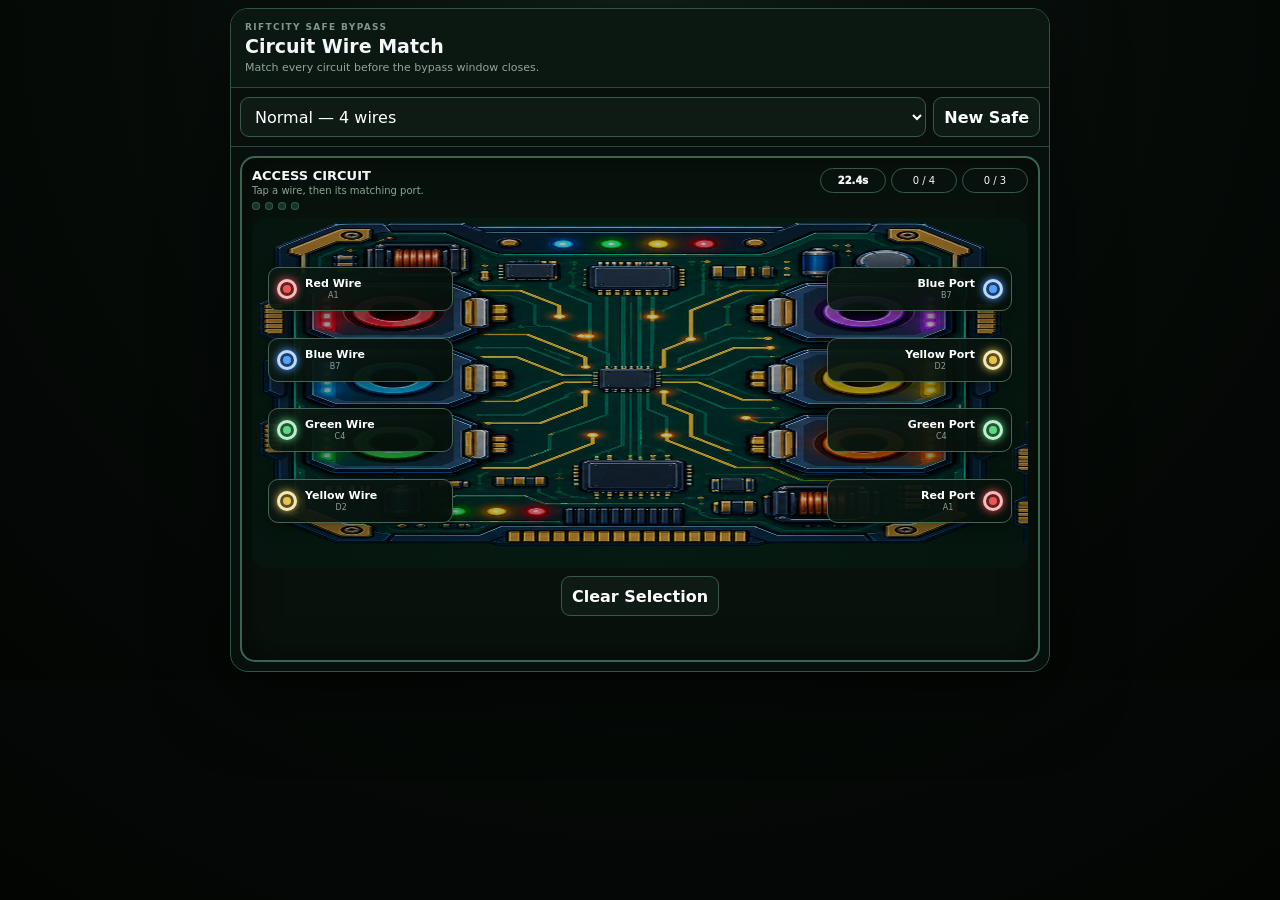
==== index.html @ 60d38cf3 "Mobile Workspace: 2 modified, 1 added" ====
<!doctype html>
<html lang="en">
<head>
<meta charset="utf-8">
<meta name="viewport" content="width=device-width,initial-scale=1,viewport-fit=cover">
<title>RiftCity Circuit Safe</title>
<style>
*{box-sizing:border-box}
:root{color-scheme:dark;--good:#9df0b6;--bad:#ff8f8f}
html,body{margin:0;min-height:100%;font-family:system-ui,-apple-system,BlinkMacSystemFont,"Segoe UI",sans-serif;background:radial-gradient(circle at top,#102019,#060b08 52%,#030503);color:#f4f7fa}
body{padding:8px}
button,select{font:inherit}
button{cursor:pointer}
.app{width:min(100%,820px);margin:auto}
.shell{background:#07100c;border:1px solid #315541;border-radius:18px;overflow:hidden;box-shadow:0 24px 70px #0009}
.header{padding:13px 14px;border-bottom:1px solid #294a39;display:flex;justify-content:space-between;gap:12px;align-items:flex-start;background:#0b1711}
.kicker{font-size:9px;letter-spacing:.15em;font-weight:900;color:#7f978a}
.header h1{margin:3px 0 4px;font-size:19px}
.header p{margin:0;font-size:11px;color:#91a69a}
.toolbar{display:flex;gap:7px;padding:9px;border-bottom:1px solid #294a39}
select,.toolbar button,.clear{min-height:40px;border:1px solid #385848;background:#0e1b15;color:white;border-radius:9px;padding:7px 10px}
select{flex:1}
.toolbar button,.clear{font-weight:800}
.game{padding:9px}
.safe{position:relative;padding:10px;border-radius:15px;border:2px solid #3c654f;background:#08120d;overflow:hidden;box-shadow:inset 0 0 35px #0009}
.safe.shorting{animation:shortBoard .16s linear 7}
@keyframes shortBoard{50%{border-color:#ff4242;filter:brightness(1.35) saturate(1.45);box-shadow:inset 0 0 55px #ff000050,0 0 25px #ff00003d}}
.safeHead{display:flex;justify-content:space-between;gap:8px;align-items:flex-start;margin-bottom:8px;position:relative;z-index:6}
.title{font-weight:900;font-size:13px}
.sub{font-size:10px;color:#8ea497;margin-top:2px}
.hud{display:flex;gap:5px;flex-wrap:wrap;justify-content:flex-end}
.chip{min-width:66px;text-align:center;padding:6px 7px;border-radius:999px;border:1px solid #395748;background:#07110d;font-size:10px}
.timer{font-weight:950}
.timer.warning{color:#ffd26d}
.timer.danger{color:#ff8686;animation:pulse .45s ease-in-out infinite}
@keyframes pulse{50%{opacity:.4}}
.leds{display:flex;gap:5px;margin-top:6px}
.led{width:8px;height:8px;border-radius:50%;background:#153326;box-shadow:inset 0 0 0 1px #315a45}
.led.on{background:#79f19b;box-shadow:0 0 7px #79f19b,0 0 13px #79f19b77}

/* PCB art is the actual playfield background */
.board{
  position:relative;
  display:grid;
  grid-template-columns:1fr 1fr;
  gap:34px;
  min-height:350px;
  padding:28px 16px 24px;
  border-radius:14px;
  overflow:hidden;
  background:
    linear-gradient(rgba(2,10,6,.27),rgba(2,10,6,.27)),
    url("circuit-board.png") center/100% 100% no-repeat,
    #082016;
}
.board::after{
  content:"";
  position:absolute;inset:0;
  background:radial-gradient(circle at center,transparent 30%,rgba(0,0,0,.2) 100%);
  pointer-events:none;
  z-index:1;
}
.column{position:relative;z-index:4;display:flex;flex-direction:column;justify-content:space-evenly;gap:6px}
.column.right{align-items:flex-end}
.terminal{
  width:100%;max-width:185px;min-height:44px;
  display:flex;align-items:center;gap:8px;
  padding:6px 8px;border-radius:10px;
  border:1px solid #476454;
  background:linear-gradient(145deg,rgba(11,25,19,.91),rgba(5,15,10,.94));
  color:white;
  box-shadow:0 5px 16px #0005;
  transition:transform .12s,border-color .12s,box-shadow .12s,opacity .15s
}
.column.right .terminal{flex-direction:row-reverse}
.terminal.selected{transform:scale(1.03);border-color:#f1f6f3;box-shadow:0 0 17px #ffffff28;animation:selected .75s ease-in-out infinite}
@keyframes selected{50%{box-shadow:0 0 25px #ffffff40}}
.terminal.complete{opacity:.5}
.socket{flex:0 0 auto;width:20px;height:20px;border-radius:50%;border:3px solid #fff9;box-shadow:inset 0 0 0 3px #0009,0 0 8px currentColor}
.name{font-size:11px;line-height:1;font-weight:900}.code{font-size:8px;color:#8da097;margin-top:2px}
.wires{position:absolute;inset:0;width:100%;height:100%;pointer-events:none;z-index:3}
.wire{fill:none;stroke-width:5;stroke-linecap:round;stroke-dasharray:600;stroke-dashoffset:600;animation:draw .4s ease forwards,charge .7s ease .4s}
@keyframes draw{to{stroke-dashoffset:0}}
@keyframes charge{50%{stroke-width:8;filter:brightness(1.7)}}
.power{fill:none;stroke:#fff;stroke-width:2;stroke-dasharray:5 16;opacity:0;animation:travel .95s linear .35s 2}
@keyframes travel{0%{stroke-dashoffset:70;opacity:0}15%,85%{opacity:.9}100%{stroke-dashoffset:-70;opacity:0}}
.shortOverlay,.unlock{position:absolute;inset:0;z-index:20;display:flex;align-items:center;justify-content:center;opacity:0;pointer-events:none}
.shortOverlay{background:#b000002c}.shortOverlay.show{opacity:1;animation:redblink .15s linear infinite}
@keyframes redblink{50%{background:#ff00005d}}
.shortMsg{padding:10px 15px;border:1px solid #ff6c6c;background:#320909e8;border-radius:10px;color:#ffb5b5;font-weight:950;letter-spacing:.07em}
.unlock{z-index:30;background:#041109e8;transition:opacity .25s}
.unlock.show{opacity:1}.unlockBox{padding:18px 22px;border:1px solid #4d8965;background:#092015;border-radius:13px;text-align:center;transform:scale(.82)}
.unlock.show .unlockBox{animation:unlock .4s ease forwards}
@keyframes unlock{to{transform:scale(1)}}
.unlockTitle{font-size:22px;font-weight:950;color:#a3f5ba}.unlockSub{font-size:10px;color:#8aa496;margin-top:4px}
.spark{position:absolute;width:5px;height:5px;border-radius:50%;background:white;z-index:25;pointer-events:none;box-shadow:0 0 7px white,0 0 12px #ff4433;animation:spark .45s ease-out forwards}
@keyframes spark{to{transform:translate(var(--x),var(--y)) scale(.1);opacity:0}}
.actions{display:flex;justify-content:center;margin-top:8px}.clear{font-weight:800}
.result{min-height:28px;text-align:center;margin-top:6px;font-size:11px;font-weight:900}.result.good{color:var(--good)}.result.bad{color:var(--bad)}
.safe.hard .board{min-height:375px;padding-top:20px;padding-bottom:20px}.safe.hard .terminal{min-height:40px;padding:4px 6px}.safe.hard .column{gap:3px}.safe.hard .name{font-size:10px}
@media(max-width:600px){
  .header,.safeHead{flex-direction:column}
  .hud{justify-content:flex-start}
  .board{gap:18px;min-height:330px;padding:24px 8px 20px}
  .terminal{max-width:155px;min-height:42px;padding:5px 6px}
  .socket{width:18px;height:18px}.name{font-size:10px}.code{font-size:8px}
  .safe.hard .board{min-height:355px;padding-top:15px;padding-bottom:15px}
}
</style>
</head>
<body>
<main class="app">
<section class="shell">
<header class="header">
<div><div class="kicker">RIFTCITY SAFE BYPASS</div><h1>Circuit Wire Match</h1><p>Match every circuit before the bypass window closes.</p></div>
</header>

<div class="toolbar">
<select id="difficulty">
<option value="easy">Easy — 3 wires</option>
<option value="normal" selected>Normal — 4 wires</option>
<option value="hard">Hard — 6 wires</option>
</select>
<button id="newSafe" type="button">New Safe</button>
</div>

<div class="game">
<section id="safe" class="safe">
<div class="safeHead">
<div>
<div class="title">ACCESS CIRCUIT</div>
<div class="sub">Tap a wire, then its matching port.</div>
<div id="leds" class="leds"></div>
</div>
<div class="hud">
<div id="timer" class="chip timer">24.0s</div>
<div id="matched" class="chip">0 / 4</div>
<div id="mistakes" class="chip">0 / 3</div>
</div>
</div>

<div id="board" class="board">
<svg id="svg" class="wires"></svg>
<div id="left" class="column"></div>
<div id="right" class="column right"></div>
</div>

<div class="actions"><button id="clear" class="clear" type="button">Clear Selection</button></div>
<div id="result" class="result" aria-live="polite"></div>

<div id="shortOverlay" class="shortOverlay"><div class="shortMsg">CIRCUIT SHORT</div></div>
<div id="unlock" class="unlock"><div class="unlockBox"><div class="unlockTitle">SAFE UNLOCKED</div><div class="unlockSub">Electronic bypass complete</div></div></div>
</section>
</div>
</section>
</main>

<script>
(()=>{
const $=id=>document.getElementById(id);
const WIRES=[
{id:"red",name:"Red",color:"#ee5555",code:"A1"},
{id:"blue",name:"Blue",color:"#52a1ff",code:"B7"},
{id:"green",name:"Green",color:"#5bd982",code:"C4"},
{id:"yellow",name:"Yellow",color:"#e4c34f",code:"D2"},
{id:"purple",name:"Purple",color:"#ad77e8",code:"E8"},
{id:"orange",name:"Orange",color:"#e98b47",code:"F3"}
];
const SETTINGS={
easy:{count:3,time:30,mistakes:99,short:800},
normal:{count:4,time:24,mistakes:3,short:1000},
hard:{count:6,time:18,mistakes:2,short:1250}
};

let wires=[],rightOrder=[],selected=null,connected=new Set(),mistakeCount=0,locked=false,shorted=false,timerHandle=null,deadline=0;
const shuffle=a=>{const o=[...a];for(let i=o.length-1;i>0;i--){const j=Math.floor(Math.random()*(i+1));[o[i],o[j]]=[o[j],o[i]]}return o};
const cfg=()=>SETTINGS[$("difficulty").value];

function start(){
 clearInterval(timerHandle);selected=null;connected=new Set();mistakeCount=0;locked=false;shorted=false;
 $("shortOverlay").classList.remove("show");$("unlock").classList.remove("show");$("safe").classList.remove("shorting","hard");
 if($("difficulty").value==="hard")$("safe").classList.add("hard");
 wires=WIRES.slice(0,cfg().count);rightOrder=shuffle(wires);renderTerminals();renderLEDs();setMessage("");
 deadline=performance.now()+cfg().time*1000;timerHandle=setInterval(updateTimer,50);updateTimer();updateUI();requestAnimationFrame(drawWires);
}
function renderLEDs(){$("leds").innerHTML=wires.map(w=>`<span class="led" data-led="${w.id}"></span>`).join("")}
function terminal(w,side){
 const b=document.createElement("button");b.type="button";b.className="terminal";b.dataset.id=w.id;b.dataset.side=side;
 b.innerHTML=`<span class="socket" style="background:${w.color};color:${w.color}"></span><span><div class="name">${w.name} ${side==="left"?"Wire":"Port"}</div><div class="code">${w.code}</div></span>`;
 b.onclick=()=>side==="left"?chooseWire(w.id):choosePort(w.id,b);return b;
}
function renderTerminals(){
 $("left").innerHTML="";$("right").innerHTML="";
 wires.forEach(w=>$("left").appendChild(terminal(w,"left")));rightOrder.forEach(w=>$("right").appendChild(terminal(w,"right")));
}
function chooseWire(id){if(locked||shorted||connected.has(id))return;selected=id;updateUI()}
function choosePort(id,el){
 if(locked||shorted||!selected||connected.has(id))return;
 if(selected===id){
  const n=selected;connected.add(n);selected=null;document.querySelector(`[data-led="${n}"]`)?.classList.add("on");updateUI();
  requestAnimationFrame(()=>drawWires(n));setMessage("Circuit connected.",true);
  if(connected.size===wires.length)complete();return;
 }
 mistakeCount++;selected=null;updateUI();spark(el);shortCircuit();
 if(mistakeCount>=cfg().mistakes&&cfg().mistakes<50){locked=true;setTimeout(()=>fail("ALARM TRIGGERED"),cfg().short)}
}
function shortCircuit(){
 shorted=true;$("safe").classList.remove("shorting");void $("safe").offsetWidth;$("safe").classList.add("shorting");$("shortOverlay").classList.add("show");
 setMessage("Circuit short — controls locked.",false);updateUI();
 setTimeout(()=>{$("shortOverlay").classList.remove("show");$("safe").classList.remove("shorting");if(!locked){shorted=false;setMessage("System recovered.",true);updateUI()}},cfg().short);
}
function spark(el){
 const b=$("board"),br=b.getBoundingClientRect(),r=el.getBoundingClientRect(),x=r.left+r.width/2-br.left,y=r.top+r.height/2-br.top;
 for(let i=0;i<10;i++){const s=document.createElement("span");s.className="spark";s.style.left=x+"px";s.style.top=y+"px";const a=Math.random()*Math.PI*2,d=20+Math.random()*32;s.style.setProperty("--x",Math.cos(a)*d+"px");s.style.setProperty("--y",Math.sin(a)*d+"px");b.appendChild(s);setTimeout(()=>s.remove(),500)}
}
function updateTimer(){
 if(locked)return;const rem=Math.max(0,deadline-performance.now()),sec=rem/1000;
 $("timer").textContent=sec.toFixed(1)+"s";$("timer").classList.toggle("warning",sec<=8&&sec>4);$("timer").classList.toggle("danger",sec<=4);
 if(rem<=0)fail("BYPASS WINDOW EXPIRED");
}
function complete(){locked=true;clearInterval(timerHandle);updateUI();setMessage("All circuits online...",true);setTimeout(()=>$("unlock").classList.add("show"),500)}
function fail(m){if($("unlock").classList.contains("show"))return;locked=true;shorted=false;clearInterval(timerHandle);$("shortOverlay").classList.remove("show");setMessage(m+" — SAFE LOCKED",false);updateUI()}
function updateUI(){
 document.querySelectorAll(".terminal").forEach(b=>{const id=b.dataset.id,side=b.dataset.side;b.classList.toggle("complete",connected.has(id));b.classList.toggle("selected",side==="left"&&selected===id);b.disabled=locked||shorted||connected.has(id)});
 $("matched").textContent=`${connected.size} / ${wires.length}`;$("mistakes").textContent=cfg().mistakes>50?`${mistakeCount} mistakes`:`${mistakeCount} / ${cfg().mistakes}`;$("clear").disabled=locked||shorted||!selected;
}
function drawWires(newest=null){
 const svg=$("svg"),board=$("board"),br=board.getBoundingClientRect();svg.innerHTML="";
 connected.forEach(id=>{
  const l=document.querySelector(`[data-side="left"][data-id="${id}"]`),r=document.querySelector(`[data-side="right"][data-id="${id}"]`);if(!l||!r)return;
  const lr=l.getBoundingClientRect(),rr=r.getBoundingClientRect(),x1=lr.right-br.left,y1=lr.top+lr.height/2-br.top,x2=rr.left-br.left,y2=rr.top+rr.height/2-br.top,mid=(x1+x2)/2;
  const d=`M ${x1} ${y1} C ${mid} ${y1}, ${mid} ${y2}, ${x2} ${y2}`,w=wires.find(x=>x.id===id);
  const p=document.createElementNS("http://www.w3.org/2000/svg","path");p.setAttribute("d",d);p.setAttribute("stroke",w.color);p.classList.add("wire");p.style.filter=`drop-shadow(0 0 4px ${w.color})`;svg.appendChild(p);
  if(id===newest){const q=document.createElementNS("http://www.w3.org/2000/svg","path");q.setAttribute("d",d);q.classList.add("power");svg.appendChild(q)}
 });
}
function setMessage(t,g=null){$("result").textContent=t;$("result").className="result";if(g===true)$("result").classList.add("good");if(g===false)$("result").classList.add("bad")}
$("difficulty").onchange=start;$("newSafe").onclick=start;$("clear").onclick=()=>{if(!locked&&!shorted){selected=null;updateUI()}};window.onresize=()=>requestAnimationFrame(()=>drawWires());
start();
})();
</script>
</body>
</html>
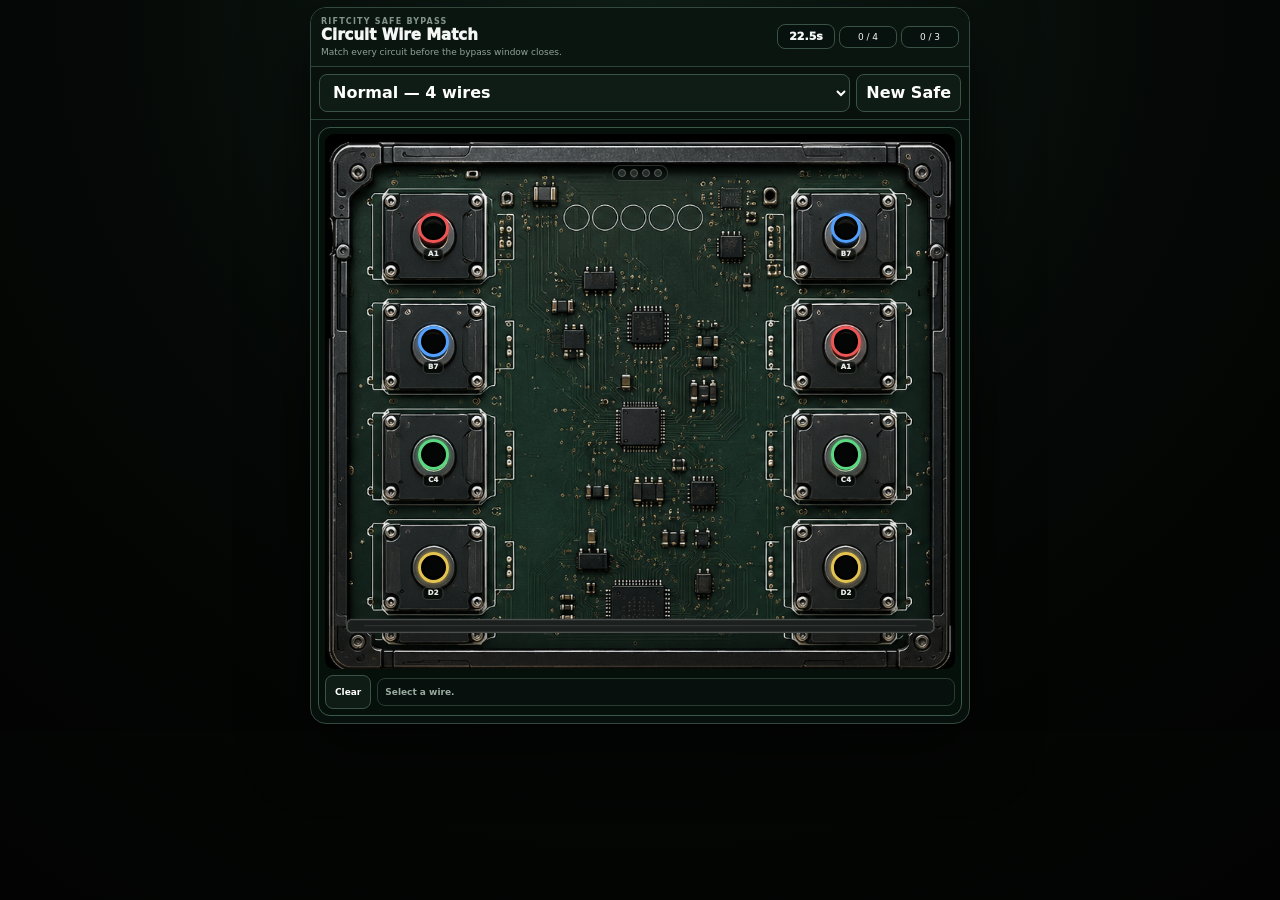
==== commit 205cefb4: "Mobile Workspace: 2 modified, 4 added, 1 deleted" ====
--- a/index.html
+++ b/index.html
@@ -6,237 +6,94 @@
 <title>RiftCity Circuit Safe</title>
 <style>
 *{box-sizing:border-box}
-:root{color-scheme:dark;--good:#9df0b6;--bad:#ff8f8f}
-html,body{margin:0;min-height:100%;font-family:system-ui,-apple-system,BlinkMacSystemFont,"Segoe UI",sans-serif;background:radial-gradient(circle at top,#102019,#060b08 52%,#030503);color:#f4f7fa}
-body{padding:8px}
-button,select{font:inherit}
-button{cursor:pointer}
-.app{width:min(100%,820px);margin:auto}
-.shell{background:#07100c;border:1px solid #315541;border-radius:18px;overflow:hidden;box-shadow:0 24px 70px #0009}
-.header{padding:13px 14px;border-bottom:1px solid #294a39;display:flex;justify-content:space-between;gap:12px;align-items:flex-start;background:#0b1711}
-.kicker{font-size:9px;letter-spacing:.15em;font-weight:900;color:#7f978a}
-.header h1{margin:3px 0 4px;font-size:19px}
-.header p{margin:0;font-size:11px;color:#91a69a}
-.toolbar{display:flex;gap:7px;padding:9px;border-bottom:1px solid #294a39}
-select,.toolbar button,.clear{min-height:40px;border:1px solid #385848;background:#0e1b15;color:white;border-radius:9px;padding:7px 10px}
-select{flex:1}
-.toolbar button,.clear{font-weight:800}
-.game{padding:9px}
-.safe{position:relative;padding:10px;border-radius:15px;border:2px solid #3c654f;background:#08120d;overflow:hidden;box-shadow:inset 0 0 35px #0009}
-.safe.shorting{animation:shortBoard .16s linear 7}
-@keyframes shortBoard{50%{border-color:#ff4242;filter:brightness(1.35) saturate(1.45);box-shadow:inset 0 0 55px #ff000050,0 0 25px #ff00003d}}
-.safeHead{display:flex;justify-content:space-between;gap:8px;align-items:flex-start;margin-bottom:8px;position:relative;z-index:6}
-.title{font-weight:900;font-size:13px}
-.sub{font-size:10px;color:#8ea497;margin-top:2px}
-.hud{display:flex;gap:5px;flex-wrap:wrap;justify-content:flex-end}
-.chip{min-width:66px;text-align:center;padding:6px 7px;border-radius:999px;border:1px solid #395748;background:#07110d;font-size:10px}
-.timer{font-weight:950}
-.timer.warning{color:#ffd26d}
-.timer.danger{color:#ff8686;animation:pulse .45s ease-in-out infinite}
-@keyframes pulse{50%{opacity:.4}}
-.leds{display:flex;gap:5px;margin-top:6px}
-.led{width:8px;height:8px;border-radius:50%;background:#153326;box-shadow:inset 0 0 0 1px #315a45}
-.led.on{background:#79f19b;box-shadow:0 0 7px #79f19b,0 0 13px #79f19b77}
-
-/* PCB art is the actual playfield background */
-.board{
-  position:relative;
-  display:grid;
-  grid-template-columns:1fr 1fr;
-  gap:34px;
-  min-height:350px;
-  padding:28px 16px 24px;
-  border-radius:14px;
-  overflow:hidden;
-  background:
-    linear-gradient(rgba(2,10,6,.27),rgba(2,10,6,.27)),
-    url("circuit-board.png") center/100% 100% no-repeat,
-    #082016;
-}
-.board::after{
-  content:"";
-  position:absolute;inset:0;
-  background:radial-gradient(circle at center,transparent 30%,rgba(0,0,0,.2) 100%);
-  pointer-events:none;
-  z-index:1;
-}
-.column{position:relative;z-index:4;display:flex;flex-direction:column;justify-content:space-evenly;gap:6px}
-.column.right{align-items:flex-end}
-.terminal{
-  width:100%;max-width:185px;min-height:44px;
-  display:flex;align-items:center;gap:8px;
-  padding:6px 8px;border-radius:10px;
-  border:1px solid #476454;
-  background:linear-gradient(145deg,rgba(11,25,19,.91),rgba(5,15,10,.94));
-  color:white;
-  box-shadow:0 5px 16px #0005;
-  transition:transform .12s,border-color .12s,box-shadow .12s,opacity .15s
-}
-.column.right .terminal{flex-direction:row-reverse}
-.terminal.selected{transform:scale(1.03);border-color:#f1f6f3;box-shadow:0 0 17px #ffffff28;animation:selected .75s ease-in-out infinite}
-@keyframes selected{50%{box-shadow:0 0 25px #ffffff40}}
-.terminal.complete{opacity:.5}
-.socket{flex:0 0 auto;width:20px;height:20px;border-radius:50%;border:3px solid #fff9;box-shadow:inset 0 0 0 3px #0009,0 0 8px currentColor}
-.name{font-size:11px;line-height:1;font-weight:900}.code{font-size:8px;color:#8da097;margin-top:2px}
-.wires{position:absolute;inset:0;width:100%;height:100%;pointer-events:none;z-index:3}
-.wire{fill:none;stroke-width:5;stroke-linecap:round;stroke-dasharray:600;stroke-dashoffset:600;animation:draw .4s ease forwards,charge .7s ease .4s}
-@keyframes draw{to{stroke-dashoffset:0}}
-@keyframes charge{50%{stroke-width:8;filter:brightness(1.7)}}
-.power{fill:none;stroke:#fff;stroke-width:2;stroke-dasharray:5 16;opacity:0;animation:travel .95s linear .35s 2}
-@keyframes travel{0%{stroke-dashoffset:70;opacity:0}15%,85%{opacity:.9}100%{stroke-dashoffset:-70;opacity:0}}
-.shortOverlay,.unlock{position:absolute;inset:0;z-index:20;display:flex;align-items:center;justify-content:center;opacity:0;pointer-events:none}
-.shortOverlay{background:#b000002c}.shortOverlay.show{opacity:1;animation:redblink .15s linear infinite}
-@keyframes redblink{50%{background:#ff00005d}}
-.shortMsg{padding:10px 15px;border:1px solid #ff6c6c;background:#320909e8;border-radius:10px;color:#ffb5b5;font-weight:950;letter-spacing:.07em}
-.unlock{z-index:30;background:#041109e8;transition:opacity .25s}
-.unlock.show{opacity:1}.unlockBox{padding:18px 22px;border:1px solid #4d8965;background:#092015;border-radius:13px;text-align:center;transform:scale(.82)}
-.unlock.show .unlockBox{animation:unlock .4s ease forwards}
-@keyframes unlock{to{transform:scale(1)}}
-.unlockTitle{font-size:22px;font-weight:950;color:#a3f5ba}.unlockSub{font-size:10px;color:#8aa496;margin-top:4px}
-.spark{position:absolute;width:5px;height:5px;border-radius:50%;background:white;z-index:25;pointer-events:none;box-shadow:0 0 7px white,0 0 12px #ff4433;animation:spark .45s ease-out forwards}
-@keyframes spark{to{transform:translate(var(--x),var(--y)) scale(.1);opacity:0}}
-.actions{display:flex;justify-content:center;margin-top:8px}.clear{font-weight:800}
-.result{min-height:28px;text-align:center;margin-top:6px;font-size:11px;font-weight:900}.result.good{color:var(--good)}.result.bad{color:var(--bad)}
-.safe.hard .board{min-height:375px;padding-top:20px;padding-bottom:20px}.safe.hard .terminal{min-height:40px;padding:4px 6px}.safe.hard .column{gap:3px}.safe.hard .name{font-size:10px}
-@media(max-width:600px){
-  .header,.safeHead{flex-direction:column}
-  .hud{justify-content:flex-start}
-  .board{gap:18px;min-height:330px;padding:24px 8px 20px}
-  .terminal{max-width:155px;min-height:42px;padding:5px 6px}
-  .socket{width:18px;height:18px}.name{font-size:10px}.code{font-size:8px}
-  .safe.hard .board{min-height:355px;padding-top:15px;padding-bottom:15px}
-}
+:root{color-scheme:dark;--good:#9df0b6;--bad:#ff9696}
+html,body{margin:0;min-height:100%;font-family:system-ui,-apple-system,BlinkMacSystemFont,"Segoe UI",sans-serif;background:radial-gradient(circle at top,#102019,#050806 55%,#020302);color:#f5f7f6}
+body{padding:7px}
+button,select{font:inherit}button{cursor:pointer}
+.app{width:min(100%,660px);margin:auto}.shell{background:#07100c;border:1px solid #33493e;border-radius:16px;overflow:hidden;box-shadow:0 22px 65px #000a}
+.top{display:grid;grid-template-columns:minmax(0,1fr) auto;gap:8px;align-items:center;padding:9px 10px;border-bottom:1px solid #2b4337;background:#0b1510}
+.brand{min-width:0}.kicker{font-size:8px;letter-spacing:.15em;font-weight:900;color:#82958a}.title{font-size:15px;font-weight:950;line-height:1.05;margin-top:2px}.sub{font-size:9px;color:#8fa196;margin-top:3px}
+.hud{display:grid;grid-template-columns:repeat(3,auto);gap:4px;align-items:center}.chip{min-width:58px;text-align:center;padding:5px 6px;border:1px solid #3a5145;background:#07110d;border-radius:8px;font-size:9px}.timer{font-size:11px;font-weight:950}.timer.warning{color:#ffd16b}.timer.danger{color:#ff8181;animation:timerPulse .45s ease-in-out infinite}@keyframes timerPulse{50%{opacity:.4}}
+.toolbar{display:grid;grid-template-columns:minmax(0,1fr) auto;gap:6px;padding:7px 8px;border-bottom:1px solid #2b4337;background:#09110d}select,.toolbar button,.clear{min-height:38px;border:1px solid #3a5346;background:#0f1b15;color:#fff;border-radius:8px;padding:6px 9px;font-weight:800}.toolbar button{min-width:92px}
+.game{padding:7px}.safe{position:relative;border:1px solid #3a5949;border-radius:12px;background:#06100b;padding:6px;overflow:hidden}.safe.shorting{animation:shortBoard .15s linear 7}@keyframes shortBoard{50%{border-color:#ff3838;filter:brightness(1.38) saturate(1.35);box-shadow:inset 0 0 48px #ff000048,0 0 24px #ff000036}}
+.board{position:relative;width:100%;background-position:center;background-size:100% 100%;background-repeat:no-repeat;overflow:hidden;border-radius:9px;isolation:isolate}
+.board.easy{aspect-ratio:833/558;background-image:url("assets/circuit-board-3.png")}.board.normal{aspect-ratio:833/708;background-image:url("assets/circuit-board-4.png")}.board.hard{aspect-ratio:833/955;background-image:url("assets/circuit-board-6.png")}
+.board::after{content:"";position:absolute;inset:0;pointer-events:none;z-index:1;background:radial-gradient(circle at center,transparent 55%,rgba(0,0,0,.10) 100%)}
+.statusRail{position:absolute;z-index:5;left:50%;top:5.8%;transform:translateX(-50%);display:flex;gap:4px;padding:3px 5px;border-radius:999px;background:rgba(5,10,7,.58);border:1px solid rgba(170,180,172,.25);backdrop-filter:blur(1px)}
+.led{width:8px;height:8px;border-radius:50%;background:#242a27;border:1px solid #59605c;transition:.16s}.led.on{background:var(--c);border-color:var(--c);box-shadow:0 0 7px var(--c),0 0 13px var(--c);animation:ledPulse .9s ease-in-out infinite}@keyframes ledPulse{50%{filter:brightness(1.55);transform:scale(1.12)}}
+.terminal{position:absolute;z-index:6;width:clamp(44px,11.2%,70px);aspect-ratio:1;transform:translate(-50%,-50%);border:0;background:transparent;padding:0;color:#fff;touch-action:manipulation;display:grid;place-items:center;overflow:visible}
+.terminal .hit{position:absolute;inset:2px;border-radius:12px;background:rgba(0,0,0,.01)}
+.ring{position:relative;width:44%;aspect-ratio:1;border-radius:50%;border:3px solid var(--c);background:rgba(5,8,7,.76);box-shadow:inset 0 0 0 3px rgba(0,0,0,.75),0 0 5px color-mix(in srgb,var(--c) 70%,transparent);transition:.12s}
+.terminal.selected .ring{transform:scale(1.17);box-shadow:inset 0 0 0 3px rgba(0,0,0,.7),0 0 10px var(--c),0 0 18px color-mix(in srgb,var(--c) 65%,transparent);animation:ringPulse .7s ease-in-out infinite}@keyframes ringPulse{50%{filter:brightness(1.4)}}
+.terminal.complete{opacity:.62}.terminal.complete .ring{box-shadow:inset 0 0 0 3px rgba(0,0,0,.7),0 0 8px var(--c)}
+.code{position:absolute;top:78%;left:50%;transform:translateX(-50%);font-size:7px;font-weight:950;letter-spacing:.03em;line-height:1;padding:2px 4px;border-radius:5px;background:rgba(3,7,5,.72);border:1px solid rgba(160,170,164,.28);white-space:nowrap;color:#e5e9e6}
+.wires{position:absolute;inset:0;width:100%;height:100%;pointer-events:none;z-index:4}.wire{fill:none;stroke-width:4.8;stroke-linecap:round}.wire.new{stroke-dasharray:650;stroke-dashoffset:650;animation:draw .42s ease forwards,charge .62s ease .42s}@keyframes draw{to{stroke-dashoffset:0}}@keyframes charge{50%{stroke-width:7;filter:brightness(1.75)}}.power{fill:none;stroke:#fff;stroke-width:1.8;stroke-dasharray:5 15;opacity:0;animation:travel .9s linear .35s 2}@keyframes travel{0%{stroke-dashoffset:70;opacity:0}15%,85%{opacity:.9}100%{stroke-dashoffset:-70;opacity:0}}
+.shortOverlay,.unlock{position:absolute;inset:0;z-index:20;display:flex;align-items:center;justify-content:center;opacity:0;pointer-events:none}.shortOverlay{background:#a8000022}.shortOverlay.show{opacity:1;animation:redblink .14s linear infinite}@keyframes redblink{50%{background:#ff00005b}}.shortMsg{padding:9px 13px;border:1px solid #ff6868;background:#300707e8;border-radius:9px;color:#ffb0b0;font-size:12px;font-weight:950;letter-spacing:.06em}
+.spark{position:absolute;width:5px;height:5px;border-radius:50%;background:white;z-index:25;pointer-events:none;box-shadow:0 0 7px white,0 0 12px #ff4b35;animation:spark .43s ease-out forwards}@keyframes spark{to{transform:translate(var(--x),var(--y)) scale(.1);opacity:0}}
+.unlock{z-index:30;background:#031008e8;transition:opacity .2s}.unlock.show{opacity:1}.unlockBox{padding:15px 19px;border:1px solid #4c8864;background:#081d13;border-radius:11px;text-align:center;transform:scale(.82)}.unlock.show .unlockBox{animation:unlock .36s ease forwards}@keyframes unlock{to{transform:scale(1)}}.unlockTitle{font-size:19px;font-weight:950;color:#a1f4b8}.unlockSub{font-size:9px;color:#90a69a;margin-top:3px}
+.bottom{display:grid;grid-template-columns:auto minmax(0,1fr);gap:6px;align-items:center;margin-top:6px}.clear{font-size:9px;font-weight:900;min-height:34px}.result{min-height:28px;display:flex;align-items:center;padding:4px 7px;border:1px solid #263c31;background:#07100c;border-radius:8px;font-size:9px;font-weight:850;color:#99aaa0}.result.good{color:var(--good)}.result.bad{color:var(--bad)}
+@media(max-width:430px){body{padding:3px}.shell{border-radius:12px}.top{padding:7px}.title{font-size:13px}.sub{display:none}.chip{min-width:51px;padding:4px;font-size:8px}.timer{font-size:10px}.toolbar{padding:5px}.toolbar button{min-width:78px}.game{padding:4px}.safe{padding:4px}.terminal{width:clamp(44px,12%,56px)}.ring{width:41%}.code{font-size:6px;top:76%}.statusRail{top:5%;gap:3px}.led{width:7px;height:7px}.bottom{margin-top:4px}}
+@media(prefers-reduced-motion:reduce){*,*::before,*::after{animation-duration:.001ms!important;animation-iteration-count:1!important;transition-duration:.001ms!important}}
 </style>
 </head>
 <body>
-<main class="app">
-<section class="shell">
-<header class="header">
-<div><div class="kicker">RIFTCITY SAFE BYPASS</div><h1>Circuit Wire Match</h1><p>Match every circuit before the bypass window closes.</p></div>
+<main class="app"><section class="shell">
+<header class="top">
+  <div class="brand"><div class="kicker">RIFTCITY SAFE BYPASS</div><div class="title">Circuit Wire Match</div><div class="sub">Match every circuit before the bypass window closes.</div></div>
+  <div class="hud"><div id="timer" class="chip timer">24.0s</div><div id="matched" class="chip">0 / 4</div><div id="mistakes" class="chip">0 / 3</div></div>
 </header>
-
-<div class="toolbar">
-<select id="difficulty">
-<option value="easy">Easy — 3 wires</option>
-<option value="normal" selected>Normal — 4 wires</option>
-<option value="hard">Hard — 6 wires</option>
-</select>
-<button id="newSafe" type="button">New Safe</button>
-</div>
-
-<div class="game">
-<section id="safe" class="safe">
-<div class="safeHead">
-<div>
-<div class="title">ACCESS CIRCUIT</div>
-<div class="sub">Tap a wire, then its matching port.</div>
-<div id="leds" class="leds"></div>
-</div>
-<div class="hud">
-<div id="timer" class="chip timer">24.0s</div>
-<div id="matched" class="chip">0 / 4</div>
-<div id="mistakes" class="chip">0 / 3</div>
-</div>
-</div>
-
-<div id="board" class="board">
-<svg id="svg" class="wires"></svg>
-<div id="left" class="column"></div>
-<div id="right" class="column right"></div>
-</div>
-
-<div class="actions"><button id="clear" class="clear" type="button">Clear Selection</button></div>
-<div id="result" class="result" aria-live="polite"></div>
-
-<div id="shortOverlay" class="shortOverlay"><div class="shortMsg">CIRCUIT SHORT</div></div>
-<div id="unlock" class="unlock"><div class="unlockBox"><div class="unlockTitle">SAFE UNLOCKED</div><div class="unlockSub">Electronic bypass complete</div></div></div>
-</section>
-</div>
-</section>
-</main>
-
+<div class="toolbar"><select id="difficulty"><option value="easy">Easy — 3 wires</option><option value="normal" selected>Normal — 4 wires</option><option value="hard">Hard — 6 wires</option></select><button id="newSafe" type="button">New Safe</button></div>
+<div class="game"><section id="safe" class="safe">
+  <div id="board" class="board normal">
+    <div id="statusRail" class="statusRail"></div>
+    <svg id="svg" class="wires" preserveAspectRatio="none"></svg>
+  </div>
+  <div class="bottom"><button id="clear" class="clear" type="button">Clear</button><div id="result" class="result" aria-live="polite">Select a wire.</div></div>
+  <div id="shortOverlay" class="shortOverlay"><div class="shortMsg">CIRCUIT SHORT</div></div>
+  <div id="unlock" class="unlock"><div class="unlockBox"><div class="unlockTitle">SAFE UNLOCKED</div><div class="unlockSub">Electronic bypass complete</div></div></div>
+</section></div>
+</section></main>
 <script>
 (()=>{
 const $=id=>document.getElementById(id);
 const WIRES=[
-{id:"red",name:"Red",color:"#ee5555",code:"A1"},
-{id:"blue",name:"Blue",color:"#52a1ff",code:"B7"},
-{id:"green",name:"Green",color:"#5bd982",code:"C4"},
-{id:"yellow",name:"Yellow",color:"#e4c34f",code:"D2"},
-{id:"purple",name:"Purple",color:"#ad77e8",code:"E8"},
-{id:"orange",name:"Orange",color:"#e98b47",code:"F3"}
+{id:"red",name:"Red",color:"#ee5555",code:"A1"},{id:"blue",name:"Blue",color:"#52a1ff",code:"B7"},{id:"green",name:"Green",color:"#5bd982",code:"C4"},{id:"yellow",name:"Yellow",color:"#e4c34f",code:"D2"},{id:"purple",name:"Purple",color:"#ad77e8",code:"E8"},{id:"orange",name:"Orange",color:"#e98b47",code:"F3"}
 ];
-const SETTINGS={
-easy:{count:3,time:30,mistakes:99,short:800},
-normal:{count:4,time:24,mistakes:3,short:1000},
-hard:{count:6,time:18,mistakes:2,short:1250}
+const SETTINGS={easy:{count:3,time:30,mistakes:99,short:800},normal:{count:4,time:24,mistakes:3,short:1000},hard:{count:6,time:18,mistakes:2,short:1250}};
+const POS={
+ easy:{leftX:17.2,rightX:82.7,ys:[22.4,49.2,76.0]},
+ normal:{leftX:17.2,rightX:82.7,ys:[17.6,38.8,59.9,81.0]},
+ hard:{leftX:17.2,rightX:82.7,ys:[13.1,28.8,44.4,60.1,75.5,91.0]}
 };
-
 let wires=[],rightOrder=[],selected=null,connected=new Set(),mistakeCount=0,locked=false,shorted=false,timerHandle=null,deadline=0;
+const cfg=()=>SETTINGS[$("difficulty").value];
+const mode=()=>$("difficulty").value;
 const shuffle=a=>{const o=[...a];for(let i=o.length-1;i>0;i--){const j=Math.floor(Math.random()*(i+1));[o[i],o[j]]=[o[j],o[i]]}return o};
-const cfg=()=>SETTINGS[$("difficulty").value];
-
 function start(){
  clearInterval(timerHandle);selected=null;connected=new Set();mistakeCount=0;locked=false;shorted=false;
- $("shortOverlay").classList.remove("show");$("unlock").classList.remove("show");$("safe").classList.remove("shorting","hard");
- if($("difficulty").value==="hard")$("safe").classList.add("hard");
- wires=WIRES.slice(0,cfg().count);rightOrder=shuffle(wires);renderTerminals();renderLEDs();setMessage("");
- deadline=performance.now()+cfg().time*1000;timerHandle=setInterval(updateTimer,50);updateTimer();updateUI();requestAnimationFrame(drawWires);
+ $("shortOverlay").classList.remove("show");$("unlock").classList.remove("show");$("safe").classList.remove("shorting");
+ const m=mode();$("board").className="board "+m;wires=WIRES.slice(0,cfg().count);rightOrder=shuffle(wires);
+ renderTerminals();renderLEDs();setMessage("Select a wire.");deadline=performance.now()+cfg().time*1000;timerHandle=setInterval(updateTimer,50);updateTimer();updateUI();requestAnimationFrame(()=>drawWires());
 }
-function renderLEDs(){$("leds").innerHTML=wires.map(w=>`<span class="led" data-led="${w.id}"></span>`).join("")}
-function terminal(w,side){
- const b=document.createElement("button");b.type="button";b.className="terminal";b.dataset.id=w.id;b.dataset.side=side;
- b.innerHTML=`<span class="socket" style="background:${w.color};color:${w.color}"></span><span><div class="name">${w.name} ${side==="left"?"Wire":"Port"}</div><div class="code">${w.code}</div></span>`;
- b.onclick=()=>side==="left"?chooseWire(w.id):choosePort(w.id,b);return b;
+function renderLEDs(){$("statusRail").innerHTML=wires.map(w=>`<span class="led" data-led="${w.id}" style="--c:${w.color}"></span>`).join("")}
+function terminal(w,side,row){
+ const b=document.createElement("button");b.type="button";b.className="terminal";b.dataset.id=w.id;b.dataset.side=side;b.style.setProperty("--c",w.color);
+ const p=POS[mode()];b.style.left=(side==="left"?p.leftX:p.rightX)+"%";b.style.top=p.ys[row]+"%";
+ b.innerHTML=`<span class="hit"></span><span class="ring"></span><span class="code">${w.code}</span>`;
+ b.setAttribute("aria-label",`${w.name} ${side==="left"?"wire":"port"} ${w.code}`);b.onclick=()=>side==="left"?chooseWire(w.id):choosePort(w.id,b);return b;
 }
-function renderTerminals(){
- $("left").innerHTML="";$("right").innerHTML="";
- wires.forEach(w=>$("left").appendChild(terminal(w,"left")));rightOrder.forEach(w=>$("right").appendChild(terminal(w,"right")));
-}
-function chooseWire(id){if(locked||shorted||connected.has(id))return;selected=id;updateUI()}
-function choosePort(id,el){
- if(locked||shorted||!selected||connected.has(id))return;
- if(selected===id){
-  const n=selected;connected.add(n);selected=null;document.querySelector(`[data-led="${n}"]`)?.classList.add("on");updateUI();
-  requestAnimationFrame(()=>drawWires(n));setMessage("Circuit connected.",true);
-  if(connected.size===wires.length)complete();return;
- }
- mistakeCount++;selected=null;updateUI();spark(el);shortCircuit();
- if(mistakeCount>=cfg().mistakes&&cfg().mistakes<50){locked=true;setTimeout(()=>fail("ALARM TRIGGERED"),cfg().short)}
-}
-function shortCircuit(){
- shorted=true;$("safe").classList.remove("shorting");void $("safe").offsetWidth;$("safe").classList.add("shorting");$("shortOverlay").classList.add("show");
- setMessage("Circuit short — controls locked.",false);updateUI();
- setTimeout(()=>{$("shortOverlay").classList.remove("show");$("safe").classList.remove("shorting");if(!locked){shorted=false;setMessage("System recovered.",true);updateUI()}},cfg().short);
-}
-function spark(el){
- const b=$("board"),br=b.getBoundingClientRect(),r=el.getBoundingClientRect(),x=r.left+r.width/2-br.left,y=r.top+r.height/2-br.top;
- for(let i=0;i<10;i++){const s=document.createElement("span");s.className="spark";s.style.left=x+"px";s.style.top=y+"px";const a=Math.random()*Math.PI*2,d=20+Math.random()*32;s.style.setProperty("--x",Math.cos(a)*d+"px");s.style.setProperty("--y",Math.sin(a)*d+"px");b.appendChild(s);setTimeout(()=>s.remove(),500)}
-}
-function updateTimer(){
- if(locked)return;const rem=Math.max(0,deadline-performance.now()),sec=rem/1000;
- $("timer").textContent=sec.toFixed(1)+"s";$("timer").classList.toggle("warning",sec<=8&&sec>4);$("timer").classList.toggle("danger",sec<=4);
- if(rem<=0)fail("BYPASS WINDOW EXPIRED");
-}
-function complete(){locked=true;clearInterval(timerHandle);updateUI();setMessage("All circuits online...",true);setTimeout(()=>$("unlock").classList.add("show"),500)}
+function renderTerminals(){const board=$("board");board.querySelectorAll(".terminal").forEach(x=>x.remove());wires.forEach((w,i)=>board.appendChild(terminal(w,"left",i)));rightOrder.forEach((w,i)=>board.appendChild(terminal(w,"right",i)))}
+function chooseWire(id){if(locked||shorted||connected.has(id))return;selected=id;setMessage(`${WIRES.find(w=>w.id===id).name} wire selected.`);updateUI()}
+function choosePort(id,el){if(locked||shorted||!selected||connected.has(id))return;if(selected===id){const n=selected;connected.add(n);selected=null;document.querySelector(`[data-led="${n}"]`)?.classList.add("on");updateUI();requestAnimationFrame(()=>drawWires(n));setMessage("Circuit connected.",true);if(connected.size===wires.length)complete();return}mistakeCount++;selected=null;updateUI();spark(el);shortCircuit();if(mistakeCount>=cfg().mistakes&&cfg().mistakes<50){locked=true;setTimeout(()=>fail("ALARM TRIGGERED"),cfg().short)}}
+function shortCircuit(){shorted=true;$("safe").classList.remove("shorting");void $("safe").offsetWidth;$("safe").classList.add("shorting");$("shortOverlay").classList.add("show");setMessage("Circuit short — controls locked.",false);updateUI();setTimeout(()=>{$("shortOverlay").classList.remove("show");$("safe").classList.remove("shorting");if(!locked){shorted=false;setMessage("System recovered.");updateUI()}},cfg().short)}
+function spark(el){const board=$("board"),br=board.getBoundingClientRect(),r=el.getBoundingClientRect(),x=r.left+r.width/2-br.left,y=r.top+r.height/2-br.top;for(let i=0;i<10;i++){const s=document.createElement("span");s.className="spark";s.style.left=x+"px";s.style.top=y+"px";const a=Math.random()*Math.PI*2,d=18+Math.random()*28;s.style.setProperty("--x",Math.cos(a)*d+"px");s.style.setProperty("--y",Math.sin(a)*d+"px");board.appendChild(s);setTimeout(()=>s.remove(),470)}}
+function updateTimer(){if(locked)return;const rem=Math.max(0,deadline-performance.now()),sec=rem/1000;$("timer").textContent=sec.toFixed(1)+"s";$("timer").classList.toggle("warning",sec<=8&&sec>4);$("timer").classList.toggle("danger",sec<=4);if(rem<=0)fail("BYPASS WINDOW EXPIRED")}
+function complete(){locked=true;clearInterval(timerHandle);updateUI();setMessage("All circuits online...",true);$("board").animate([{filter:"brightness(1)"},{filter:"brightness(1.3)"},{filter:"brightness(1)"}],{duration:430,easing:"ease"});setTimeout(()=>$("unlock").classList.add("show"),430)}
 function fail(m){if($("unlock").classList.contains("show"))return;locked=true;shorted=false;clearInterval(timerHandle);$("shortOverlay").classList.remove("show");setMessage(m+" — SAFE LOCKED",false);updateUI()}
-function updateUI(){
- document.querySelectorAll(".terminal").forEach(b=>{const id=b.dataset.id,side=b.dataset.side;b.classList.toggle("complete",connected.has(id));b.classList.toggle("selected",side==="left"&&selected===id);b.disabled=locked||shorted||connected.has(id)});
- $("matched").textContent=`${connected.size} / ${wires.length}`;$("mistakes").textContent=cfg().mistakes>50?`${mistakeCount} mistakes`:`${mistakeCount} / ${cfg().mistakes}`;$("clear").disabled=locked||shorted||!selected;
-}
-function drawWires(newest=null){
- const svg=$("svg"),board=$("board"),br=board.getBoundingClientRect();svg.innerHTML="";
- connected.forEach(id=>{
-  const l=document.querySelector(`[data-side="left"][data-id="${id}"]`),r=document.querySelector(`[data-side="right"][data-id="${id}"]`);if(!l||!r)return;
-  const lr=l.getBoundingClientRect(),rr=r.getBoundingClientRect(),x1=lr.right-br.left,y1=lr.top+lr.height/2-br.top,x2=rr.left-br.left,y2=rr.top+rr.height/2-br.top,mid=(x1+x2)/2;
-  const d=`M ${x1} ${y1} C ${mid} ${y1}, ${mid} ${y2}, ${x2} ${y2}`,w=wires.find(x=>x.id===id);
-  const p=document.createElementNS("http://www.w3.org/2000/svg","path");p.setAttribute("d",d);p.setAttribute("stroke",w.color);p.classList.add("wire");p.style.filter=`drop-shadow(0 0 4px ${w.color})`;svg.appendChild(p);
-  if(id===newest){const q=document.createElementNS("http://www.w3.org/2000/svg","path");q.setAttribute("d",d);q.classList.add("power");svg.appendChild(q)}
- });
-}
+function updateUI(){document.querySelectorAll(".terminal").forEach(b=>{const id=b.dataset.id,side=b.dataset.side;b.classList.toggle("complete",connected.has(id));b.classList.toggle("selected",side==="left"&&selected===id);b.disabled=locked||shorted||connected.has(id)});$("matched").textContent=`${connected.size} / ${wires.length}`;$("mistakes").textContent=cfg().mistakes>50?`${mistakeCount} miss`:`${mistakeCount} / ${cfg().mistakes}`;$("clear").disabled=locked||shorted||!selected}
+function drawWires(newest=null){const svg=$("svg"),board=$("board"),br=board.getBoundingClientRect();svg.innerHTML="";connected.forEach(id=>{const l=document.querySelector(`[data-side="left"][data-id="${id}"]`),r=document.querySelector(`[data-side="right"][data-id="${id}"]`);if(!l||!r)return;const lr=l.getBoundingClientRect(),rr=r.getBoundingClientRect(),x1=lr.left+lr.width/2-br.left,y1=lr.top+lr.height/2-br.top,x2=rr.left+rr.width/2-br.left,y2=rr.top+rr.height/2-br.top,mid=(x1+x2)/2,d=`M ${x1} ${y1} C ${mid} ${y1}, ${mid} ${y2}, ${x2} ${y2}`,w=wires.find(x=>x.id===id);const p=document.createElementNS("http://www.w3.org/2000/svg","path");p.setAttribute("d",d);p.setAttribute("stroke",w.color);p.classList.add("wire");if(id===newest)p.classList.add("new");p.style.filter=`drop-shadow(0 0 4px ${w.color})`;svg.appendChild(p);if(id===newest){const q=document.createElementNS("http://www.w3.org/2000/svg","path");q.setAttribute("d",d);q.classList.add("power");svg.appendChild(q)}})}
 function setMessage(t,g=null){$("result").textContent=t;$("result").className="result";if(g===true)$("result").classList.add("good");if(g===false)$("result").classList.add("bad")}
-$("difficulty").onchange=start;$("newSafe").onclick=start;$("clear").onclick=()=>{if(!locked&&!shorted){selected=null;updateUI()}};window.onresize=()=>requestAnimationFrame(()=>drawWires());
-start();
+$("difficulty").onchange=start;$("newSafe").onclick=start;$("clear").onclick=()=>{if(!locked&&!shorted){selected=null;setMessage("Selection cleared.");updateUI()}};window.addEventListener("resize",()=>requestAnimationFrame(()=>drawWires()));start();
 })();
 </script>
 </body>
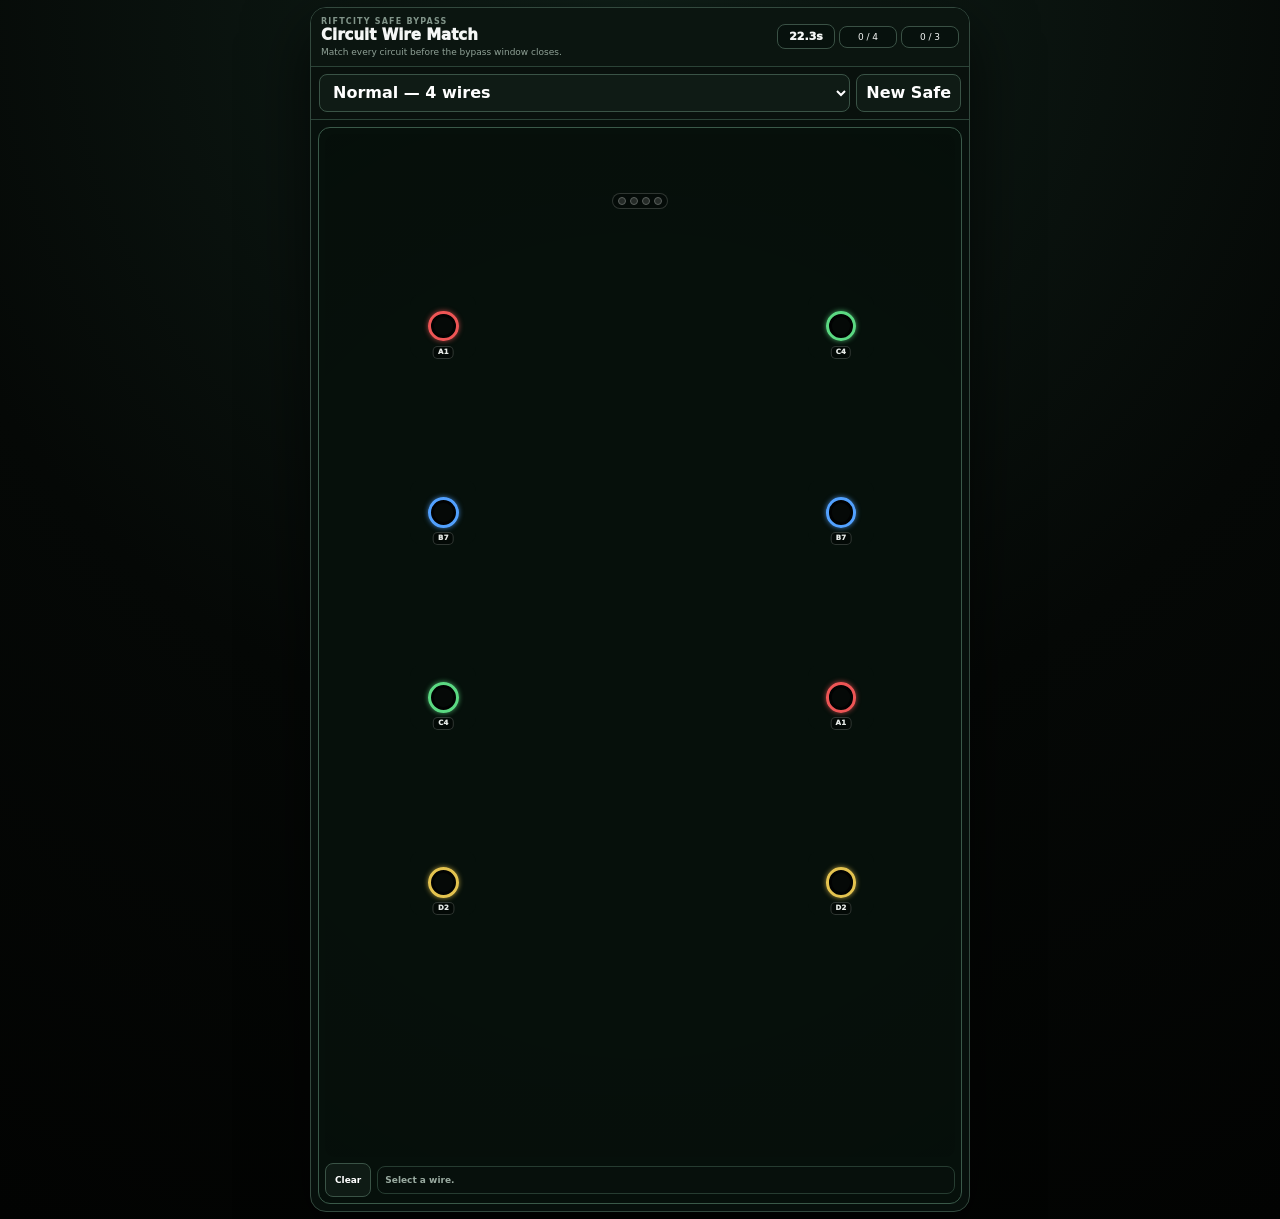
==== commit 92e4880c: "Mobile Workspace: 6 modified" ====
--- a/index.html
+++ b/index.html
@@ -17,7 +17,7 @@
 .toolbar{display:grid;grid-template-columns:minmax(0,1fr) auto;gap:6px;padding:7px 8px;border-bottom:1px solid #2b4337;background:#09110d}select,.toolbar button,.clear{min-height:38px;border:1px solid #3a5346;background:#0f1b15;color:#fff;border-radius:8px;padding:6px 9px;font-weight:800}.toolbar button{min-width:92px}
 .game{padding:7px}.safe{position:relative;border:1px solid #3a5949;border-radius:12px;background:#06100b;padding:6px;overflow:hidden}.safe.shorting{animation:shortBoard .15s linear 7}@keyframes shortBoard{50%{border-color:#ff3838;filter:brightness(1.38) saturate(1.35);box-shadow:inset 0 0 48px #ff000048,0 0 24px #ff000036}}
 .board{position:relative;width:100%;background-position:center;background-size:100% 100%;background-repeat:no-repeat;overflow:hidden;border-radius:9px;isolation:isolate}
-.board.easy{aspect-ratio:833/558;background-image:url("assets/circuit-board-3.png")}.board.normal{aspect-ratio:833/708;background-image:url("assets/circuit-board-4.png")}.board.hard{aspect-ratio:833/955;background-image:url("assets/circuit-board-6.png")}
+.board.easy{aspect-ratio:435/558;background-image:url("assets/circuit-board-3.png")}.board.normal{aspect-ratio:420/682;background-image:url("assets/circuit-board-4.png")}.board.hard{aspect-ratio:483/872;background-image:url("assets/circuit-board-6.png")}
 .board::after{content:"";position:absolute;inset:0;pointer-events:none;z-index:1;background:radial-gradient(circle at center,transparent 55%,rgba(0,0,0,.10) 100%)}
 .statusRail{position:absolute;z-index:5;left:50%;top:5.8%;transform:translateX(-50%);display:flex;gap:4px;padding:3px 5px;border-radius:999px;background:rgba(5,10,7,.58);border:1px solid rgba(170,180,172,.25);backdrop-filter:blur(1px)}
 .led{width:8px;height:8px;border-radius:50%;background:#242a27;border:1px solid #59605c;transition:.16s}.led.on{background:var(--c);border-color:var(--c);box-shadow:0 0 7px var(--c),0 0 13px var(--c);animation:ledPulse .9s ease-in-out infinite}@keyframes ledPulse{50%{filter:brightness(1.55);transform:scale(1.12)}}
@@ -61,9 +61,9 @@
 ];
 const SETTINGS={easy:{count:3,time:30,mistakes:99,short:800},normal:{count:4,time:24,mistakes:3,short:1000},hard:{count:6,time:18,mistakes:2,short:1250}};
 const POS={
- easy:{leftX:17.2,rightX:82.7,ys:[22.4,49.2,76.0]},
- normal:{leftX:17.2,rightX:82.7,ys:[17.6,38.8,59.9,81.0]},
- hard:{leftX:17.2,rightX:82.7,ys:[13.1,28.8,44.4,60.1,75.5,91.0]}
+ easy:{leftX:18.0,rightX:81.6,ys:[24.2,46.9,69.7]},
+ normal:{leftX:18.8,rightX:81.9,ys:[18.8,37.0,55.1,73.2]},
+ hard:{leftX:18.0,rightX:82.2,ys:[14.6,28.1,41.3,54.4,67.6,81.0]}
 };
 let wires=[],rightOrder=[],selected=null,connected=new Set(),mistakeCount=0,locked=false,shorted=false,timerHandle=null,deadline=0;
 const cfg=()=>SETTINGS[$("difficulty").value];
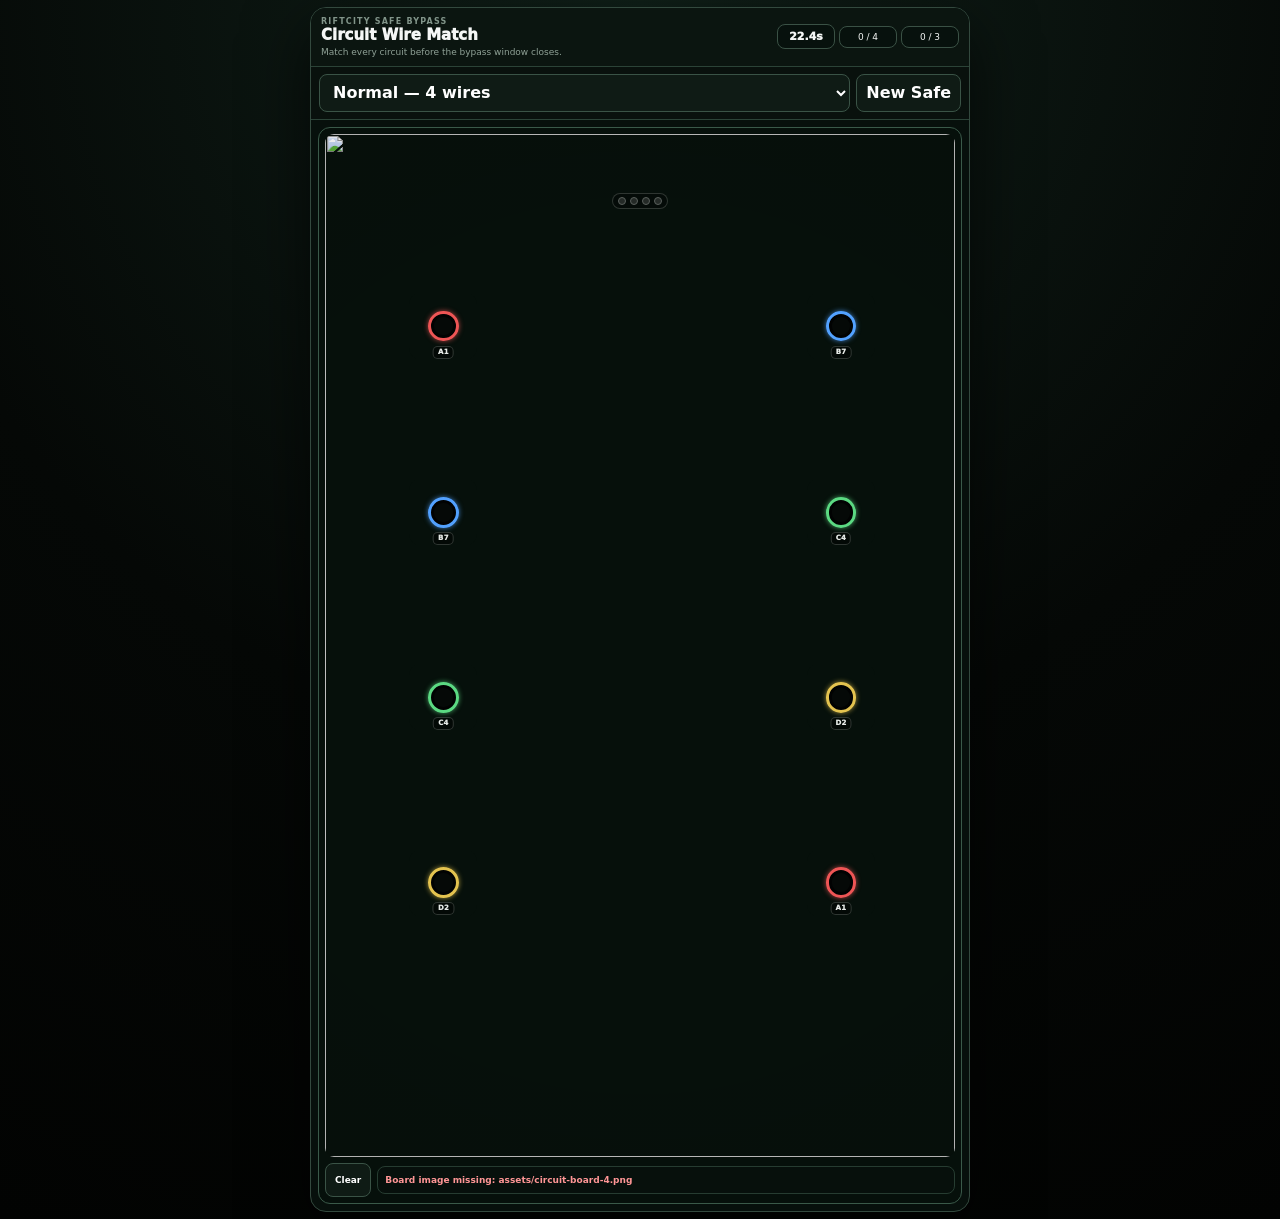
==== commit c8ef218d: "Update index.html via Mobile Workspace" ====
--- a/index.html
+++ b/index.html
@@ -4,97 +4,2110 @@
 <meta charset="utf-8">
 <meta name="viewport" content="width=device-width,initial-scale=1,viewport-fit=cover">
 <title>RiftCity Circuit Safe</title>
+
 <style>
 *{box-sizing:border-box}
-:root{color-scheme:dark;--good:#9df0b6;--bad:#ff9696}
-html,body{margin:0;min-height:100%;font-family:system-ui,-apple-system,BlinkMacSystemFont,"Segoe UI",sans-serif;background:radial-gradient(circle at top,#102019,#050806 55%,#020302);color:#f5f7f6}
-body{padding:7px}
-button,select{font:inherit}button{cursor:pointer}
-.app{width:min(100%,660px);margin:auto}.shell{background:#07100c;border:1px solid #33493e;border-radius:16px;overflow:hidden;box-shadow:0 22px 65px #000a}
-.top{display:grid;grid-template-columns:minmax(0,1fr) auto;gap:8px;align-items:center;padding:9px 10px;border-bottom:1px solid #2b4337;background:#0b1510}
-.brand{min-width:0}.kicker{font-size:8px;letter-spacing:.15em;font-weight:900;color:#82958a}.title{font-size:15px;font-weight:950;line-height:1.05;margin-top:2px}.sub{font-size:9px;color:#8fa196;margin-top:3px}
-.hud{display:grid;grid-template-columns:repeat(3,auto);gap:4px;align-items:center}.chip{min-width:58px;text-align:center;padding:5px 6px;border:1px solid #3a5145;background:#07110d;border-radius:8px;font-size:9px}.timer{font-size:11px;font-weight:950}.timer.warning{color:#ffd16b}.timer.danger{color:#ff8181;animation:timerPulse .45s ease-in-out infinite}@keyframes timerPulse{50%{opacity:.4}}
-.toolbar{display:grid;grid-template-columns:minmax(0,1fr) auto;gap:6px;padding:7px 8px;border-bottom:1px solid #2b4337;background:#09110d}select,.toolbar button,.clear{min-height:38px;border:1px solid #3a5346;background:#0f1b15;color:#fff;border-radius:8px;padding:6px 9px;font-weight:800}.toolbar button{min-width:92px}
-.game{padding:7px}.safe{position:relative;border:1px solid #3a5949;border-radius:12px;background:#06100b;padding:6px;overflow:hidden}.safe.shorting{animation:shortBoard .15s linear 7}@keyframes shortBoard{50%{border-color:#ff3838;filter:brightness(1.38) saturate(1.35);box-shadow:inset 0 0 48px #ff000048,0 0 24px #ff000036}}
-.board{position:relative;width:100%;background-position:center;background-size:100% 100%;background-repeat:no-repeat;overflow:hidden;border-radius:9px;isolation:isolate}
-.board.easy{aspect-ratio:435/558;background-image:url("assets/circuit-board-3.png")}.board.normal{aspect-ratio:420/682;background-image:url("assets/circuit-board-4.png")}.board.hard{aspect-ratio:483/872;background-image:url("assets/circuit-board-6.png")}
-.board::after{content:"";position:absolute;inset:0;pointer-events:none;z-index:1;background:radial-gradient(circle at center,transparent 55%,rgba(0,0,0,.10) 100%)}
-.statusRail{position:absolute;z-index:5;left:50%;top:5.8%;transform:translateX(-50%);display:flex;gap:4px;padding:3px 5px;border-radius:999px;background:rgba(5,10,7,.58);border:1px solid rgba(170,180,172,.25);backdrop-filter:blur(1px)}
-.led{width:8px;height:8px;border-radius:50%;background:#242a27;border:1px solid #59605c;transition:.16s}.led.on{background:var(--c);border-color:var(--c);box-shadow:0 0 7px var(--c),0 0 13px var(--c);animation:ledPulse .9s ease-in-out infinite}@keyframes ledPulse{50%{filter:brightness(1.55);transform:scale(1.12)}}
-.terminal{position:absolute;z-index:6;width:clamp(44px,11.2%,70px);aspect-ratio:1;transform:translate(-50%,-50%);border:0;background:transparent;padding:0;color:#fff;touch-action:manipulation;display:grid;place-items:center;overflow:visible}
-.terminal .hit{position:absolute;inset:2px;border-radius:12px;background:rgba(0,0,0,.01)}
-.ring{position:relative;width:44%;aspect-ratio:1;border-radius:50%;border:3px solid var(--c);background:rgba(5,8,7,.76);box-shadow:inset 0 0 0 3px rgba(0,0,0,.75),0 0 5px color-mix(in srgb,var(--c) 70%,transparent);transition:.12s}
-.terminal.selected .ring{transform:scale(1.17);box-shadow:inset 0 0 0 3px rgba(0,0,0,.7),0 0 10px var(--c),0 0 18px color-mix(in srgb,var(--c) 65%,transparent);animation:ringPulse .7s ease-in-out infinite}@keyframes ringPulse{50%{filter:brightness(1.4)}}
-.terminal.complete{opacity:.62}.terminal.complete .ring{box-shadow:inset 0 0 0 3px rgba(0,0,0,.7),0 0 8px var(--c)}
-.code{position:absolute;top:78%;left:50%;transform:translateX(-50%);font-size:7px;font-weight:950;letter-spacing:.03em;line-height:1;padding:2px 4px;border-radius:5px;background:rgba(3,7,5,.72);border:1px solid rgba(160,170,164,.28);white-space:nowrap;color:#e5e9e6}
-.wires{position:absolute;inset:0;width:100%;height:100%;pointer-events:none;z-index:4}.wire{fill:none;stroke-width:4.8;stroke-linecap:round}.wire.new{stroke-dasharray:650;stroke-dashoffset:650;animation:draw .42s ease forwards,charge .62s ease .42s}@keyframes draw{to{stroke-dashoffset:0}}@keyframes charge{50%{stroke-width:7;filter:brightness(1.75)}}.power{fill:none;stroke:#fff;stroke-width:1.8;stroke-dasharray:5 15;opacity:0;animation:travel .9s linear .35s 2}@keyframes travel{0%{stroke-dashoffset:70;opacity:0}15%,85%{opacity:.9}100%{stroke-dashoffset:-70;opacity:0}}
-.shortOverlay,.unlock{position:absolute;inset:0;z-index:20;display:flex;align-items:center;justify-content:center;opacity:0;pointer-events:none}.shortOverlay{background:#a8000022}.shortOverlay.show{opacity:1;animation:redblink .14s linear infinite}@keyframes redblink{50%{background:#ff00005b}}.shortMsg{padding:9px 13px;border:1px solid #ff6868;background:#300707e8;border-radius:9px;color:#ffb0b0;font-size:12px;font-weight:950;letter-spacing:.06em}
-.spark{position:absolute;width:5px;height:5px;border-radius:50%;background:white;z-index:25;pointer-events:none;box-shadow:0 0 7px white,0 0 12px #ff4b35;animation:spark .43s ease-out forwards}@keyframes spark{to{transform:translate(var(--x),var(--y)) scale(.1);opacity:0}}
-.unlock{z-index:30;background:#031008e8;transition:opacity .2s}.unlock.show{opacity:1}.unlockBox{padding:15px 19px;border:1px solid #4c8864;background:#081d13;border-radius:11px;text-align:center;transform:scale(.82)}.unlock.show .unlockBox{animation:unlock .36s ease forwards}@keyframes unlock{to{transform:scale(1)}}.unlockTitle{font-size:19px;font-weight:950;color:#a1f4b8}.unlockSub{font-size:9px;color:#90a69a;margin-top:3px}
-.bottom{display:grid;grid-template-columns:auto minmax(0,1fr);gap:6px;align-items:center;margin-top:6px}.clear{font-size:9px;font-weight:900;min-height:34px}.result{min-height:28px;display:flex;align-items:center;padding:4px 7px;border:1px solid #263c31;background:#07100c;border-radius:8px;font-size:9px;font-weight:850;color:#99aaa0}.result.good{color:var(--good)}.result.bad{color:var(--bad)}
-@media(max-width:430px){body{padding:3px}.shell{border-radius:12px}.top{padding:7px}.title{font-size:13px}.sub{display:none}.chip{min-width:51px;padding:4px;font-size:8px}.timer{font-size:10px}.toolbar{padding:5px}.toolbar button{min-width:78px}.game{padding:4px}.safe{padding:4px}.terminal{width:clamp(44px,12%,56px)}.ring{width:41%}.code{font-size:6px;top:76%}.statusRail{top:5%;gap:3px}.led{width:7px;height:7px}.bottom{margin-top:4px}}
-@media(prefers-reduced-motion:reduce){*,*::before,*::after{animation-duration:.001ms!important;animation-iteration-count:1!important;transition-duration:.001ms!important}}
+
+:root{
+  color-scheme:dark;
+  --good:#9df0b6;
+  --bad:#ff9696;
+}
+
+html,body{
+  margin:0;
+  min-height:100%;
+  font-family:system-ui,-apple-system,BlinkMacSystemFont,"Segoe UI",sans-serif;
+  background:
+    radial-gradient(circle at top,#102019,#050806 55%,#020302);
+  color:#f5f7f6;
+}
+
+body{
+  padding:7px;
+}
+
+button,select{
+  font:inherit;
+}
+
+button{
+  cursor:pointer;
+}
+
+.app{
+  width:min(100%,660px);
+  margin:auto;
+}
+
+.shell{
+  background:#07100c;
+  border:1px solid #33493e;
+  border-radius:16px;
+  overflow:hidden;
+  box-shadow:0 22px 65px #000a;
+}
+
+/* ---------------- TOP ---------------- */
+
+.top{
+  display:grid;
+  grid-template-columns:minmax(0,1fr) auto;
+  gap:8px;
+  align-items:center;
+
+  padding:9px 10px;
+
+  border-bottom:1px solid #2b4337;
+  background:#0b1510;
+}
+
+.brand{
+  min-width:0;
+}
+
+.kicker{
+  font-size:8px;
+  letter-spacing:.15em;
+  font-weight:900;
+  color:#82958a;
+}
+
+.title{
+  font-size:15px;
+  font-weight:950;
+  line-height:1.05;
+  margin-top:2px;
+}
+
+.sub{
+  font-size:9px;
+  color:#8fa196;
+  margin-top:3px;
+}
+
+.hud{
+  display:grid;
+  grid-template-columns:repeat(3,auto);
+  gap:4px;
+  align-items:center;
+}
+
+.chip{
+  min-width:58px;
+  text-align:center;
+
+  padding:5px 6px;
+
+  border:1px solid #3a5145;
+  background:#07110d;
+
+  border-radius:8px;
+
+  font-size:9px;
+}
+
+.timer{
+  font-size:11px;
+  font-weight:950;
+}
+
+.timer.warning{
+  color:#ffd16b;
+}
+
+.timer.danger{
+  color:#ff8181;
+  animation:timerPulse .45s ease-in-out infinite;
+}
+
+@keyframes timerPulse{
+  50%{opacity:.4}
+}
+
+/* ---------------- TOOLBAR ---------------- */
+
+.toolbar{
+  display:grid;
+  grid-template-columns:minmax(0,1fr) auto;
+  gap:6px;
+
+  padding:7px 8px;
+
+  border-bottom:1px solid #2b4337;
+  background:#09110d;
+}
+
+select,
+.toolbar button,
+.clear{
+  min-height:38px;
+
+  border:1px solid #3a5346;
+  background:#0f1b15;
+  color:#fff;
+
+  border-radius:8px;
+
+  padding:6px 9px;
+
+  font-weight:800;
+}
+
+.toolbar button{
+  min-width:92px;
+}
+
+/* ---------------- GAME ---------------- */
+
+.game{
+  padding:7px;
+}
+
+.safe{
+  position:relative;
+
+  border:1px solid #3a5949;
+  border-radius:12px;
+
+  background:#06100b;
+
+  padding:6px;
+
+  overflow:hidden;
+}
+
+.safe.shorting{
+  animation:shortBoard .15s linear 7;
+}
+
+@keyframes shortBoard{
+  50%{
+    border-color:#ff3838;
+
+    filter:
+      brightness(1.38)
+      saturate(1.35);
+
+    box-shadow:
+      inset 0 0 48px #ff000048,
+      0 0 24px #ff000036;
+  }
+}
+
+/* ---------------- BOARD ---------------- */
+
+.board{
+  position:relative;
+
+  width:100%;
+
+  overflow:hidden;
+
+  border-radius:9px;
+
+  isolation:isolate;
+
+  background:#06100b;
+}
+
+/*
+  Only the container ratio changes.
+  The actual PCB is now an IMG element,
+  not a CSS background.
+*/
+
+.board.easy{
+  aspect-ratio:435 / 558;
+}
+
+.board.normal{
+  aspect-ratio:420 / 682;
+}
+
+.board.hard{
+  aspect-ratio:483 / 872;
+}
+
+.boardBg{
+  position:absolute;
+  inset:0;
+
+  width:100%;
+  height:100%;
+
+  object-fit:fill;
+
+  z-index:0;
+
+  pointer-events:none;
+  user-select:none;
+
+  display:block;
+}
+
+.boardShade{
+  position:absolute;
+  inset:0;
+
+  z-index:1;
+
+  pointer-events:none;
+
+  background:
+    radial-gradient(
+      circle at center,
+      transparent 58%,
+      rgba(0,0,0,.08) 100%
+    );
+}
+
+/* ---------------- STATUS LIGHTS ---------------- */
+
+.statusRail{
+  position:absolute;
+
+  z-index:5;
+
+  left:50%;
+  top:5.8%;
+
+  transform:translateX(-50%);
+
+  display:flex;
+  gap:4px;
+
+  padding:3px 5px;
+
+  border-radius:999px;
+
+  background:rgba(5,10,7,.58);
+
+  border:1px solid rgba(170,180,172,.25);
+
+  backdrop-filter:blur(1px);
+}
+
+.led{
+  width:8px;
+  height:8px;
+
+  border-radius:50%;
+
+  background:#242a27;
+
+  border:1px solid #59605c;
+
+  transition:.16s;
+}
+
+.led.on{
+  background:var(--c);
+  border-color:var(--c);
+
+  box-shadow:
+    0 0 7px var(--c),
+    0 0 13px var(--c);
+
+  animation:ledPulse .9s ease-in-out infinite;
+}
+
+@keyframes ledPulse{
+  50%{
+    filter:brightness(1.55);
+    transform:scale(1.12);
+  }
+}
+
+/* ---------------- TERMINALS ---------------- */
+
+.terminal{
+  position:absolute;
+
+  z-index:6;
+
+  width:clamp(44px,11.2%,70px);
+
+  aspect-ratio:1;
+
+  transform:translate(-50%,-50%);
+
+  border:0;
+  background:transparent;
+
+  padding:0;
+
+  color:#fff;
+
+  touch-action:manipulation;
+
+  display:grid;
+  place-items:center;
+
+  overflow:visible;
+}
+
+.terminal .hit{
+  position:absolute;
+  inset:1px;
+
+  border-radius:12px;
+
+  background:rgba(0,0,0,.01);
+}
+
+.ring{
+  position:relative;
+
+  width:44%;
+  aspect-ratio:1;
+
+  border-radius:50%;
+
+  border:3px solid var(--c);
+
+  background:rgba(5,8,7,.76);
+
+  box-shadow:
+    inset 0 0 0 3px rgba(0,0,0,.75),
+    0 0 5px color-mix(
+      in srgb,
+      var(--c) 70%,
+      transparent
+    );
+
+  transition:.12s;
+}
+
+.terminal.selected .ring{
+  transform:scale(1.17);
+
+  box-shadow:
+    inset 0 0 0 3px rgba(0,0,0,.7),
+    0 0 10px var(--c),
+    0 0 18px color-mix(
+      in srgb,
+      var(--c) 65%,
+      transparent
+    );
+
+  animation:ringPulse .7s ease-in-out infinite;
+}
+
+@keyframes ringPulse{
+  50%{
+    filter:brightness(1.4);
+  }
+}
+
+.terminal.complete{
+  opacity:.62;
+}
+
+.terminal.complete .ring{
+  box-shadow:
+    inset 0 0 0 3px rgba(0,0,0,.7),
+    0 0 8px var(--c);
+}
+
+.code{
+  position:absolute;
+
+  top:78%;
+  left:50%;
+
+  transform:translateX(-50%);
+
+  font-size:7px;
+  font-weight:950;
+
+  letter-spacing:.03em;
+  line-height:1;
+
+  padding:2px 4px;
+
+  border-radius:5px;
+
+  background:rgba(3,7,5,.72);
+
+  border:1px solid rgba(160,170,164,.28);
+
+  white-space:nowrap;
+
+  color:#e5e9e6;
+}
+
+/* ---------------- WIRES ---------------- */
+
+.wires{
+  position:absolute;
+
+  inset:0;
+
+  width:100%;
+  height:100%;
+
+  pointer-events:none;
+
+  z-index:4;
+}
+
+.wire{
+  fill:none;
+
+  stroke-width:4.8;
+
+  stroke-linecap:round;
+}
+
+.wire.new{
+  stroke-dasharray:650;
+  stroke-dashoffset:650;
+
+  animation:
+    draw .42s ease forwards,
+    charge .62s ease .42s;
+}
+
+@keyframes draw{
+  to{
+    stroke-dashoffset:0;
+  }
+}
+
+@keyframes charge{
+  50%{
+    stroke-width:7;
+    filter:brightness(1.75);
+  }
+}
+
+.power{
+  fill:none;
+
+  stroke:#fff;
+
+  stroke-width:1.8;
+
+  stroke-dasharray:5 15;
+
+  opacity:0;
+
+  animation:travel .9s linear .35s 2;
+}
+
+@keyframes travel{
+
+  0%{
+    stroke-dashoffset:70;
+    opacity:0;
+  }
+
+  15%,85%{
+    opacity:.9;
+  }
+
+  100%{
+    stroke-dashoffset:-70;
+    opacity:0;
+  }
+}
+
+/* ---------------- SHORT ---------------- */
+
+.shortOverlay,
+.unlock{
+  position:absolute;
+  inset:0;
+
+  z-index:20;
+
+  display:flex;
+
+  align-items:center;
+  justify-content:center;
+
+  opacity:0;
+
+  pointer-events:none;
+}
+
+.shortOverlay{
+  background:#a8000022;
+}
+
+.shortOverlay.show{
+  opacity:1;
+
+  animation:redblink .14s linear infinite;
+}
+
+@keyframes redblink{
+  50%{
+    background:#ff00005b;
+  }
+}
+
+.shortMsg{
+  padding:9px 13px;
+
+  border:1px solid #ff6868;
+
+  background:#300707e8;
+
+  border-radius:9px;
+
+  color:#ffb0b0;
+
+  font-size:12px;
+  font-weight:950;
+
+  letter-spacing:.06em;
+}
+
+/* ---------------- SPARKS ---------------- */
+
+.spark{
+  position:absolute;
+
+  width:5px;
+  height:5px;
+
+  border-radius:50%;
+
+  background:white;
+
+  z-index:25;
+
+  pointer-events:none;
+
+  box-shadow:
+    0 0 7px white,
+    0 0 12px #ff4b35;
+
+  animation:spark .43s ease-out forwards;
+}
+
+@keyframes spark{
+  to{
+    transform:
+      translate(var(--x),var(--y))
+      scale(.1);
+
+    opacity:0;
+  }
+}
+
+/* ---------------- UNLOCK ---------------- */
+
+.unlock{
+  z-index:30;
+
+  background:#031008e8;
+
+  transition:opacity .2s;
+}
+
+.unlock.show{
+  opacity:1;
+}
+
+.unlockBox{
+  padding:15px 19px;
+
+  border:1px solid #4c8864;
+
+  background:#081d13;
+
+  border-radius:11px;
+
+  text-align:center;
+
+  transform:scale(.82);
+}
+
+.unlock.show .unlockBox{
+  animation:unlock .36s ease forwards;
+}
+
+@keyframes unlock{
+  to{
+    transform:scale(1);
+  }
+}
+
+.unlockTitle{
+  font-size:19px;
+  font-weight:950;
+
+  color:#a1f4b8;
+}
+
+.unlockSub{
+  font-size:9px;
+  color:#90a69a;
+  margin-top:3px;
+}
+
+/* ---------------- BOTTOM ---------------- */
+
+.bottom{
+  display:grid;
+
+  grid-template-columns:auto minmax(0,1fr);
+
+  gap:6px;
+
+  align-items:center;
+
+  margin-top:6px;
+}
+
+.clear{
+  font-size:9px;
+  font-weight:900;
+
+  min-height:34px;
+}
+
+.result{
+  min-height:28px;
+
+  display:flex;
+  align-items:center;
+
+  padding:4px 7px;
+
+  border:1px solid #263c31;
+
+  background:#07100c;
+
+  border-radius:8px;
+
+  font-size:9px;
+  font-weight:850;
+
+  color:#99aaa0;
+}
+
+.result.good{
+  color:var(--good);
+}
+
+.result.bad{
+  color:var(--bad);
+}
+
+/* ---------------- MOBILE ---------------- */
+
+@media(max-width:430px){
+
+  body{
+    padding:3px;
+  }
+
+  .shell{
+    border-radius:12px;
+  }
+
+  .top{
+    padding:7px;
+  }
+
+  .title{
+    font-size:13px;
+  }
+
+  .sub{
+    display:none;
+  }
+
+  .chip{
+    min-width:51px;
+    padding:4px;
+    font-size:8px;
+  }
+
+  .timer{
+    font-size:10px;
+  }
+
+  .toolbar{
+    padding:5px;
+  }
+
+  .toolbar button{
+    min-width:78px;
+  }
+
+  .game{
+    padding:4px;
+  }
+
+  .safe{
+    padding:4px;
+  }
+
+  .terminal{
+    width:clamp(44px,12%,56px);
+  }
+
+  .ring{
+    width:41%;
+  }
+
+  .code{
+    font-size:6px;
+    top:76%;
+  }
+
+  .statusRail{
+    top:5%;
+    gap:3px;
+  }
+
+  .led{
+    width:7px;
+    height:7px;
+  }
+
+  .bottom{
+    margin-top:4px;
+  }
+}
+
+@media(prefers-reduced-motion:reduce){
+
+  *,
+  *::before,
+  *::after{
+    animation-duration:.001ms!important;
+    animation-iteration-count:1!important;
+    transition-duration:.001ms!important;
+  }
+
+}
+
 </style>
 </head>
+
 <body>
-<main class="app"><section class="shell">
+
+<main class="app">
+
+<section class="shell">
+
 <header class="top">
-  <div class="brand"><div class="kicker">RIFTCITY SAFE BYPASS</div><div class="title">Circuit Wire Match</div><div class="sub">Match every circuit before the bypass window closes.</div></div>
-  <div class="hud"><div id="timer" class="chip timer">24.0s</div><div id="matched" class="chip">0 / 4</div><div id="mistakes" class="chip">0 / 3</div></div>
+
+<div class="brand">
+
+<div class="kicker">
+RIFTCITY SAFE BYPASS
+</div>
+
+<div class="title">
+Circuit Wire Match
+</div>
+
+<div class="sub">
+Match every circuit before the bypass window closes.
+</div>
+
+</div>
+
+<div class="hud">
+
+<div id="timer" class="chip timer">
+24.0s
+</div>
+
+<div id="matched" class="chip">
+0 / 4
+</div>
+
+<div id="mistakes" class="chip">
+0 / 3
+</div>
+
+</div>
+
 </header>
-<div class="toolbar"><select id="difficulty"><option value="easy">Easy — 3 wires</option><option value="normal" selected>Normal — 4 wires</option><option value="hard">Hard — 6 wires</option></select><button id="newSafe" type="button">New Safe</button></div>
-<div class="game"><section id="safe" class="safe">
-  <div id="board" class="board normal">
-    <div id="statusRail" class="statusRail"></div>
-    <svg id="svg" class="wires" preserveAspectRatio="none"></svg>
-  </div>
-  <div class="bottom"><button id="clear" class="clear" type="button">Clear</button><div id="result" class="result" aria-live="polite">Select a wire.</div></div>
-  <div id="shortOverlay" class="shortOverlay"><div class="shortMsg">CIRCUIT SHORT</div></div>
-  <div id="unlock" class="unlock"><div class="unlockBox"><div class="unlockTitle">SAFE UNLOCKED</div><div class="unlockSub">Electronic bypass complete</div></div></div>
-</section></div>
-</section></main>
+
+<div class="toolbar">
+
+<select id="difficulty">
+
+<option value="easy">
+Easy — 3 wires
+</option>
+
+<option value="normal" selected>
+Normal — 4 wires
+</option>
+
+<option value="hard">
+Hard — 6 wires
+</option>
+
+</select>
+
+<button
+id="newSafe"
+type="button">
+New Safe
+</button>
+
+</div>
+
+<div class="game">
+
+<section
+id="safe"
+class="safe">
+
+<div
+id="board"
+class="board normal">
+
+<!-- REAL IMAGE LAYER -->
+<img
+id="boardBg"
+class="boardBg"
+src="./assets/circuit-board-4.png?v=5"
+alt=""
+draggable="false">
+
+<div class="boardShade"></div>
+
+<div
+id="statusRail"
+class="statusRail">
+</div>
+
+<svg
+id="svg"
+class="wires"
+preserveAspectRatio="none">
+</svg>
+
+</div>
+
+<div class="bottom">
+
+<button
+id="clear"
+class="clear"
+type="button">
+Clear
+</button>
+
+<div
+id="result"
+class="result"
+aria-live="polite">
+Select a wire.
+</div>
+
+</div>
+
+<div
+id="shortOverlay"
+class="shortOverlay">
+
+<div class="shortMsg">
+CIRCUIT SHORT
+</div>
+
+</div>
+
+<div
+id="unlock"
+class="unlock">
+
+<div class="unlockBox">
+
+<div class="unlockTitle">
+SAFE UNLOCKED
+</div>
+
+<div class="unlockSub">
+Electronic bypass complete
+</div>
+
+</div>
+
+</div>
+
+</section>
+
+</div>
+
+</section>
+
+</main>
+
 <script>
-(()=>{
-const $=id=>document.getElementById(id);
-const WIRES=[
-{id:"red",name:"Red",color:"#ee5555",code:"A1"},{id:"blue",name:"Blue",color:"#52a1ff",code:"B7"},{id:"green",name:"Green",color:"#5bd982",code:"C4"},{id:"yellow",name:"Yellow",color:"#e4c34f",code:"D2"},{id:"purple",name:"Purple",color:"#ad77e8",code:"E8"},{id:"orange",name:"Orange",color:"#e98b47",code:"F3"}
+(() => {
+
+const $ =
+  id =>
+    document.getElementById(id);
+
+const WIRES = [
+
+{
+  id:"red",
+  name:"Red",
+  color:"#ee5555",
+  code:"A1"
+},
+
+{
+  id:"blue",
+  name:"Blue",
+  color:"#52a1ff",
+  code:"B7"
+},
+
+{
+  id:"green",
+  name:"Green",
+  color:"#5bd982",
+  code:"C4"
+},
+
+{
+  id:"yellow",
+  name:"Yellow",
+  color:"#e4c34f",
+  code:"D2"
+},
+
+{
+  id:"purple",
+  name:"Purple",
+  color:"#ad77e8",
+  code:"E8"
+},
+
+{
+  id:"orange",
+  name:"Orange",
+  color:"#e98b47",
+  code:"F3"
+}
+
 ];
-const SETTINGS={easy:{count:3,time:30,mistakes:99,short:800},normal:{count:4,time:24,mistakes:3,short:1000},hard:{count:6,time:18,mistakes:2,short:1250}};
-const POS={
- easy:{leftX:18.0,rightX:81.6,ys:[24.2,46.9,69.7]},
- normal:{leftX:18.8,rightX:81.9,ys:[18.8,37.0,55.1,73.2]},
- hard:{leftX:18.0,rightX:82.2,ys:[14.6,28.1,41.3,54.4,67.6,81.0]}
+
+const SETTINGS = {
+
+easy:{
+  count:3,
+  time:30,
+  mistakes:99,
+  short:800
+},
+
+normal:{
+  count:4,
+  time:24,
+  mistakes:3,
+  short:1000
+},
+
+hard:{
+  count:6,
+  time:18,
+  mistakes:2,
+  short:1250
+}
+
 };
-let wires=[],rightOrder=[],selected=null,connected=new Set(),mistakeCount=0,locked=false,shorted=false,timerHandle=null,deadline=0;
-const cfg=()=>SETTINGS[$("difficulty").value];
-const mode=()=>$("difficulty").value;
-const shuffle=a=>{const o=[...a];for(let i=o.length-1;i>0;i--){const j=Math.floor(Math.random()*(i+1));[o[i],o[j]]=[o[j],o[i]]}return o};
+
+/*
+Exact positions for the selected board artwork.
+*/
+
+const POS = {
+
+easy:{
+  leftX:18.0,
+  rightX:81.6,
+  ys:[
+    24.2,
+    46.9,
+    69.7
+  ]
+},
+
+normal:{
+  leftX:18.8,
+  rightX:81.9,
+  ys:[
+    18.8,
+    37.0,
+    55.1,
+    73.2
+  ]
+},
+
+hard:{
+  leftX:18.0,
+  rightX:82.2,
+  ys:[
+    14.6,
+    28.1,
+    41.3,
+    54.4,
+    67.6,
+    81.0
+  ]
+}
+
+};
+
+const BOARD_IMAGES = {
+
+easy:
+  "./assets/circuit-board-3.png?v=5",
+
+normal:
+  "./assets/circuit-board-4.png?v=5",
+
+hard:
+  "./assets/circuit-board-6.png?v=5"
+
+};
+
+let wires = [];
+
+let rightOrder = [];
+
+let selected = null;
+
+let connected =
+  new Set();
+
+let mistakeCount = 0;
+
+let locked = false;
+
+let shorted = false;
+
+let timerHandle = null;
+
+let deadline = 0;
+
+const cfg =
+  () =>
+    SETTINGS[
+      $("difficulty").value
+    ];
+
+const mode =
+  () =>
+    $("difficulty").value;
+
+function shuffle(array){
+
+  const out =
+    [...array];
+
+  for(
+    let i =
+      out.length - 1;
+    i > 0;
+    i--
+  ){
+
+    const j =
+      Math.floor(
+        Math.random() *
+        (i + 1)
+      );
+
+    [
+      out[i],
+      out[j]
+    ] = [
+      out[j],
+      out[i]
+    ];
+
+  }
+
+  return out;
+
+}
+
+function setBoardImage(){
+
+  const m =
+    mode();
+
+  const image =
+    $("boardBg");
+
+  /*
+  Setting src every reset also helps Safari/GitHub
+  refresh the actual asset.
+  */
+
+  image.src =
+    BOARD_IMAGES[m];
+
+  image.onerror =
+    () => {
+
+      setMessage(
+        "Board image missing: assets/circuit-board-" +
+        cfg().count +
+        ".png",
+        false
+      );
+
+    };
+
+}
+
 function start(){
- clearInterval(timerHandle);selected=null;connected=new Set();mistakeCount=0;locked=false;shorted=false;
- $("shortOverlay").classList.remove("show");$("unlock").classList.remove("show");$("safe").classList.remove("shorting");
- const m=mode();$("board").className="board "+m;wires=WIRES.slice(0,cfg().count);rightOrder=shuffle(wires);
- renderTerminals();renderLEDs();setMessage("Select a wire.");deadline=performance.now()+cfg().time*1000;timerHandle=setInterval(updateTimer,50);updateTimer();updateUI();requestAnimationFrame(()=>drawWires());
-}
-function renderLEDs(){$("statusRail").innerHTML=wires.map(w=>`<span class="led" data-led="${w.id}" style="--c:${w.color}"></span>`).join("")}
-function terminal(w,side,row){
- const b=document.createElement("button");b.type="button";b.className="terminal";b.dataset.id=w.id;b.dataset.side=side;b.style.setProperty("--c",w.color);
- const p=POS[mode()];b.style.left=(side==="left"?p.leftX:p.rightX)+"%";b.style.top=p.ys[row]+"%";
- b.innerHTML=`<span class="hit"></span><span class="ring"></span><span class="code">${w.code}</span>`;
- b.setAttribute("aria-label",`${w.name} ${side==="left"?"wire":"port"} ${w.code}`);b.onclick=()=>side==="left"?chooseWire(w.id):choosePort(w.id,b);return b;
-}
-function renderTerminals(){const board=$("board");board.querySelectorAll(".terminal").forEach(x=>x.remove());wires.forEach((w,i)=>board.appendChild(terminal(w,"left",i)));rightOrder.forEach((w,i)=>board.appendChild(terminal(w,"right",i)))}
-function chooseWire(id){if(locked||shorted||connected.has(id))return;selected=id;setMessage(`${WIRES.find(w=>w.id===id).name} wire selected.`);updateUI()}
-function choosePort(id,el){if(locked||shorted||!selected||connected.has(id))return;if(selected===id){const n=selected;connected.add(n);selected=null;document.querySelector(`[data-led="${n}"]`)?.classList.add("on");updateUI();requestAnimationFrame(()=>drawWires(n));setMessage("Circuit connected.",true);if(connected.size===wires.length)complete();return}mistakeCount++;selected=null;updateUI();spark(el);shortCircuit();if(mistakeCount>=cfg().mistakes&&cfg().mistakes<50){locked=true;setTimeout(()=>fail("ALARM TRIGGERED"),cfg().short)}}
-function shortCircuit(){shorted=true;$("safe").classList.remove("shorting");void $("safe").offsetWidth;$("safe").classList.add("shorting");$("shortOverlay").classList.add("show");setMessage("Circuit short — controls locked.",false);updateUI();setTimeout(()=>{$("shortOverlay").classList.remove("show");$("safe").classList.remove("shorting");if(!locked){shorted=false;setMessage("System recovered.");updateUI()}},cfg().short)}
-function spark(el){const board=$("board"),br=board.getBoundingClientRect(),r=el.getBoundingClientRect(),x=r.left+r.width/2-br.left,y=r.top+r.height/2-br.top;for(let i=0;i<10;i++){const s=document.createElement("span");s.className="spark";s.style.left=x+"px";s.style.top=y+"px";const a=Math.random()*Math.PI*2,d=18+Math.random()*28;s.style.setProperty("--x",Math.cos(a)*d+"px");s.style.setProperty("--y",Math.sin(a)*d+"px");board.appendChild(s);setTimeout(()=>s.remove(),470)}}
-function updateTimer(){if(locked)return;const rem=Math.max(0,deadline-performance.now()),sec=rem/1000;$("timer").textContent=sec.toFixed(1)+"s";$("timer").classList.toggle("warning",sec<=8&&sec>4);$("timer").classList.toggle("danger",sec<=4);if(rem<=0)fail("BYPASS WINDOW EXPIRED")}
-function complete(){locked=true;clearInterval(timerHandle);updateUI();setMessage("All circuits online...",true);$("board").animate([{filter:"brightness(1)"},{filter:"brightness(1.3)"},{filter:"brightness(1)"}],{duration:430,easing:"ease"});setTimeout(()=>$("unlock").classList.add("show"),430)}
-function fail(m){if($("unlock").classList.contains("show"))return;locked=true;shorted=false;clearInterval(timerHandle);$("shortOverlay").classList.remove("show");setMessage(m+" — SAFE LOCKED",false);updateUI()}
-function updateUI(){document.querySelectorAll(".terminal").forEach(b=>{const id=b.dataset.id,side=b.dataset.side;b.classList.toggle("complete",connected.has(id));b.classList.toggle("selected",side==="left"&&selected===id);b.disabled=locked||shorted||connected.has(id)});$("matched").textContent=`${connected.size} / ${wires.length}`;$("mistakes").textContent=cfg().mistakes>50?`${mistakeCount} miss`:`${mistakeCount} / ${cfg().mistakes}`;$("clear").disabled=locked||shorted||!selected}
-function drawWires(newest=null){const svg=$("svg"),board=$("board"),br=board.getBoundingClientRect();svg.innerHTML="";connected.forEach(id=>{const l=document.querySelector(`[data-side="left"][data-id="${id}"]`),r=document.querySelector(`[data-side="right"][data-id="${id}"]`);if(!l||!r)return;const lr=l.getBoundingClientRect(),rr=r.getBoundingClientRect(),x1=lr.left+lr.width/2-br.left,y1=lr.top+lr.height/2-br.top,x2=rr.left+rr.width/2-br.left,y2=rr.top+rr.height/2-br.top,mid=(x1+x2)/2,d=`M ${x1} ${y1} C ${mid} ${y1}, ${mid} ${y2}, ${x2} ${y2}`,w=wires.find(x=>x.id===id);const p=document.createElementNS("http://www.w3.org/2000/svg","path");p.setAttribute("d",d);p.setAttribute("stroke",w.color);p.classList.add("wire");if(id===newest)p.classList.add("new");p.style.filter=`drop-shadow(0 0 4px ${w.color})`;svg.appendChild(p);if(id===newest){const q=document.createElementNS("http://www.w3.org/2000/svg","path");q.setAttribute("d",d);q.classList.add("power");svg.appendChild(q)}})}
-function setMessage(t,g=null){$("result").textContent=t;$("result").className="result";if(g===true)$("result").classList.add("good");if(g===false)$("result").classList.add("bad")}
-$("difficulty").onchange=start;$("newSafe").onclick=start;$("clear").onclick=()=>{if(!locked&&!shorted){selected=null;setMessage("Selection cleared.");updateUI()}};window.addEventListener("resize",()=>requestAnimationFrame(()=>drawWires()));start();
+
+  clearInterval(
+    timerHandle
+  );
+
+  selected = null;
+
+  connected =
+    new Set();
+
+  mistakeCount = 0;
+
+  locked = false;
+
+  shorted = false;
+
+  $("shortOverlay")
+    .classList
+    .remove("show");
+
+  $("unlock")
+    .classList
+    .remove("show");
+
+  $("safe")
+    .classList
+    .remove("shorting");
+
+  const m =
+    mode();
+
+  $("board")
+    .className =
+      "board " + m;
+
+  setBoardImage();
+
+  wires =
+    WIRES.slice(
+      0,
+      cfg().count
+    );
+
+  rightOrder =
+    shuffle(wires);
+
+  renderTerminals();
+
+  renderLEDs();
+
+  setMessage(
+    "Select a wire."
+  );
+
+  deadline =
+    performance.now() +
+    cfg().time * 1000;
+
+  timerHandle =
+    setInterval(
+      updateTimer,
+      50
+    );
+
+  updateTimer();
+
+  updateUI();
+
+  requestAnimationFrame(
+    () =>
+      drawWires()
+  );
+
+}
+
+function renderLEDs(){
+
+  $("statusRail")
+    .innerHTML =
+      wires.map(
+        wire => `
+
+          <span
+            class="led"
+            data-led="${wire.id}"
+            style="--c:${wire.color}">
+          </span>
+
+        `
+      )
+      .join("");
+
+}
+
+function terminal(
+  wire,
+  side,
+  row
+){
+
+  const button =
+    document
+      .createElement(
+        "button"
+      );
+
+  button.type =
+    "button";
+
+  button.className =
+    "terminal";
+
+  button.dataset.id =
+    wire.id;
+
+  button.dataset.side =
+    side;
+
+  button.style
+    .setProperty(
+      "--c",
+      wire.color
+    );
+
+  const positions =
+    POS[mode()];
+
+  button.style.left =
+    (
+      side === "left"
+      ? positions.leftX
+      : positions.rightX
+    ) + "%";
+
+  button.style.top =
+    positions.ys[row] +
+    "%";
+
+  button.innerHTML = `
+
+    <span class="hit"></span>
+
+    <span class="ring"></span>
+
+    <span class="code">
+      ${wire.code}
+    </span>
+
+  `;
+
+  button.setAttribute(
+    "aria-label",
+    `${wire.name} ${
+      side === "left"
+      ? "wire"
+      : "port"
+    } ${wire.code}`
+  );
+
+  button.addEventListener(
+    "click",
+    () => {
+
+      if(
+        side === "left"
+      ){
+
+        chooseWire(
+          wire.id
+        );
+
+      }else{
+
+        choosePort(
+          wire.id,
+          button
+        );
+
+      }
+
+    }
+  );
+
+  return button;
+
+}
+
+function renderTerminals(){
+
+  const board =
+    $("board");
+
+  board
+    .querySelectorAll(
+      ".terminal"
+    )
+    .forEach(
+      element =>
+        element.remove()
+    );
+
+  wires.forEach(
+    (wire,index) => {
+
+      board.appendChild(
+        terminal(
+          wire,
+          "left",
+          index
+        )
+      );
+
+    }
+  );
+
+  rightOrder.forEach(
+    (wire,index) => {
+
+      board.appendChild(
+        terminal(
+          wire,
+          "right",
+          index
+        )
+      );
+
+    }
+  );
+
+}
+
+function chooseWire(id){
+
+  if(
+    locked ||
+    shorted ||
+    connected.has(id)
+  ){
+    return;
+  }
+
+  selected = id;
+
+  const wire =
+    WIRES.find(
+      wire =>
+        wire.id === id
+    );
+
+  setMessage(
+    `${wire.name} wire selected.`
+  );
+
+  updateUI();
+
+}
+
+function choosePort(
+  id,
+  element
+){
+
+  if(
+    locked ||
+    shorted ||
+    !selected ||
+    connected.has(id)
+  ){
+    return;
+  }
+
+  if(
+    selected === id
+  ){
+
+    const newConnection =
+      selected;
+
+    connected.add(
+      newConnection
+    );
+
+    selected = null;
+
+    const led =
+      document.querySelector(
+        `[data-led="${newConnection}"]`
+      );
+
+    if(led){
+      led.classList.add("on");
+    }
+
+    updateUI();
+
+    requestAnimationFrame(
+      () =>
+        drawWires(
+          newConnection
+        )
+    );
+
+    setMessage(
+      "Circuit connected.",
+      true
+    );
+
+    if(
+      connected.size ===
+      wires.length
+    ){
+
+      complete();
+
+    }
+
+    return;
+
+  }
+
+  mistakeCount++;
+
+  selected = null;
+
+  updateUI();
+
+  spark(
+    element
+  );
+
+  shortCircuit();
+
+  if(
+    mistakeCount >=
+    cfg().mistakes &&
+    cfg().mistakes < 50
+  ){
+
+    locked = true;
+
+    setTimeout(
+      () =>
+        fail(
+          "ALARM TRIGGERED"
+        ),
+      cfg().short
+    );
+
+  }
+
+}
+
+function shortCircuit(){
+
+  shorted = true;
+
+  $("safe")
+    .classList
+    .remove(
+      "shorting"
+    );
+
+  void $("safe")
+    .offsetWidth;
+
+  $("safe")
+    .classList
+    .add(
+      "shorting"
+    );
+
+  $("shortOverlay")
+    .classList
+    .add(
+      "show"
+    );
+
+  setMessage(
+    "Circuit short — controls locked.",
+    false
+  );
+
+  updateUI();
+
+  setTimeout(
+    () => {
+
+      $("shortOverlay")
+        .classList
+        .remove(
+          "show"
+        );
+
+      $("safe")
+        .classList
+        .remove(
+          "shorting"
+        );
+
+      if(!locked){
+
+        shorted = false;
+
+        setMessage(
+          "System recovered."
+        );
+
+        updateUI();
+
+      }
+
+    },
+    cfg().short
+  );
+
+}
+
+function spark(element){
+
+  const board =
+    $("board");
+
+  const boardRect =
+    board
+      .getBoundingClientRect();
+
+  const rect =
+    element
+      .getBoundingClientRect();
+
+  const x =
+    rect.left +
+    rect.width / 2 -
+    boardRect.left;
+
+  const y =
+    rect.top +
+    rect.height / 2 -
+    boardRect.top;
+
+  for(
+    let i = 0;
+    i < 10;
+    i++
+  ){
+
+    const spark =
+      document
+        .createElement(
+          "span"
+        );
+
+    spark.className =
+      "spark";
+
+    spark.style.left =
+      x + "px";
+
+    spark.style.top =
+      y + "px";
+
+    const angle =
+      Math.random() *
+      Math.PI *
+      2;
+
+    const distance =
+      18 +
+      Math.random() *
+      28;
+
+    spark.style
+      .setProperty(
+        "--x",
+        Math.cos(angle) *
+        distance +
+        "px"
+      );
+
+    spark.style
+      .setProperty(
+        "--y",
+        Math.sin(angle) *
+        distance +
+        "px"
+      );
+
+    board.appendChild(
+      spark
+    );
+
+    setTimeout(
+      () =>
+        spark.remove(),
+      470
+    );
+
+  }
+
+}
+
+function updateTimer(){
+
+  if(locked){
+    return;
+  }
+
+  const remaining =
+    Math.max(
+      0,
+      deadline -
+      performance.now()
+    );
+
+  const seconds =
+    remaining /
+    1000;
+
+  $("timer")
+    .textContent =
+      seconds
+        .toFixed(1) +
+      "s";
+
+  $("timer")
+    .classList
+    .toggle(
+      "warning",
+      seconds <= 8 &&
+      seconds > 4
+    );
+
+  $("timer")
+    .classList
+    .toggle(
+      "danger",
+      seconds <= 4
+    );
+
+  if(
+    remaining <= 0
+  ){
+
+    fail(
+      "BYPASS WINDOW EXPIRED"
+    );
+
+  }
+
+}
+
+function complete(){
+
+  locked = true;
+
+  clearInterval(
+    timerHandle
+  );
+
+  updateUI();
+
+  setMessage(
+    "All circuits online...",
+    true
+  );
+
+  $("board")
+    .animate(
+      [
+        {
+          filter:
+            "brightness(1)"
+        },
+        {
+          filter:
+            "brightness(1.3)"
+        },
+        {
+          filter:
+            "brightness(1)"
+        }
+      ],
+      {
+        duration:430,
+        easing:"ease"
+      }
+    );
+
+  setTimeout(
+    () =>
+      $("unlock")
+        .classList
+        .add(
+          "show"
+        ),
+    430
+  );
+
+}
+
+function fail(message){
+
+  if(
+    $("unlock")
+      .classList
+      .contains(
+        "show"
+      )
+  ){
+    return;
+  }
+
+  locked = true;
+
+  shorted = false;
+
+  clearInterval(
+    timerHandle
+  );
+
+  $("shortOverlay")
+    .classList
+    .remove(
+      "show"
+    );
+
+  setMessage(
+    message +
+    " — SAFE LOCKED",
+    false
+  );
+
+  updateUI();
+
+}
+
+function updateUI(){
+
+  document
+    .querySelectorAll(
+      ".terminal"
+    )
+    .forEach(
+      button => {
+
+        const id =
+          button.dataset.id;
+
+        const side =
+          button.dataset.side;
+
+        button
+          .classList
+          .toggle(
+            "complete",
+            connected.has(id)
+          );
+
+        button
+          .classList
+          .toggle(
+            "selected",
+            side === "left" &&
+            selected === id
+          );
+
+        button.disabled =
+          locked ||
+          shorted ||
+          connected.has(id);
+
+      }
+    );
+
+  $("matched")
+    .textContent =
+      `${connected.size} / ${wires.length}`;
+
+  $("mistakes")
+    .textContent =
+      cfg().mistakes > 50
+      ? `${mistakeCount} miss`
+      : `${mistakeCount} / ${cfg().mistakes}`;
+
+  $("clear")
+    .disabled =
+      locked ||
+      shorted ||
+      !selected;
+
+}
+
+function drawWires(
+  newest = null
+){
+
+  const svg =
+    $("svg");
+
+  const board =
+    $("board");
+
+  const boardRect =
+    board
+      .getBoundingClientRect();
+
+  svg.innerHTML = "";
+
+  connected.forEach(
+    id => {
+
+      const left =
+        document.querySelector(
+          `[data-side="left"][data-id="${id}"]`
+        );
+
+      const right =
+        document.querySelector(
+          `[data-side="right"][data-id="${id}"]`
+        );
+
+      if(
+        !left ||
+        !right
+      ){
+        return;
+      }
+
+      const leftRect =
+        left
+          .getBoundingClientRect();
+
+      const rightRect =
+        right
+          .getBoundingClientRect();
+
+      const x1 =
+        leftRect.left +
+        leftRect.width / 2 -
+        boardRect.left;
+
+      const y1 =
+        leftRect.top +
+        leftRect.height / 2 -
+        boardRect.top;
+
+      const x2 =
+        rightRect.left +
+        rightRect.width / 2 -
+        boardRect.left;
+
+      const y2 =
+        rightRect.top +
+        rightRect.height / 2 -
+        boardRect.top;
+
+      const mid =
+        (
+          x1 +
+          x2
+        ) / 2;
+
+      const pathData =
+        `M ${x1} ${y1}
+         C ${mid} ${y1},
+           ${mid} ${y2},
+           ${x2} ${y2}`;
+
+      const wire =
+        wires.find(
+          wire =>
+            wire.id === id
+        );
+
+      const path =
+        document
+          .createElementNS(
+            "http://www.w3.org/2000/svg",
+            "path"
+          );
+
+      path.setAttribute(
+        "d",
+        pathData
+      );
+
+      path.setAttribute(
+        "stroke",
+        wire.color
+      );
+
+      path.classList
+        .add(
+          "wire"
+        );
+
+      if(
+        id === newest
+      ){
+
+        path.classList
+          .add(
+            "new"
+          );
+
+      }
+
+      path.style.filter =
+        `drop-shadow(
+          0 0 4px
+          ${wire.color}
+        )`;
+
+      svg.appendChild(
+        path
+      );
+
+      if(
+        id === newest
+      ){
+
+        const pulse =
+          document
+            .createElementNS(
+              "http://www.w3.org/2000/svg",
+              "path"
+            );
+
+        pulse.setAttribute(
+          "d",
+          pathData
+        );
+
+        pulse.classList
+          .add(
+            "power"
+          );
+
+        svg.appendChild(
+          pulse
+        );
+
+      }
+
+    }
+  );
+
+}
+
+function setMessage(
+  text,
+  good = null
+){
+
+  $("result")
+    .textContent =
+      text;
+
+  $("result")
+    .className =
+      "result";
+
+  if(
+    good === true
+  ){
+
+    $("result")
+      .classList
+      .add(
+        "good"
+      );
+
+  }
+
+  if(
+    good === false
+  ){
+
+    $("result")
+      .classList
+      .add(
+        "bad"
+      );
+
+  }
+
+}
+
+$("difficulty")
+  .addEventListener(
+    "change",
+    start
+  );
+
+$("newSafe")
+  .addEventListener(
+    "click",
+    start
+  );
+
+$("clear")
+  .addEventListener(
+    "click",
+    () => {
+
+      if(
+        !locked &&
+        !shorted
+      ){
+
+        selected = null;
+
+        setMessage(
+          "Selection cleared."
+        );
+
+        updateUI();
+
+      }
+
+    }
+  );
+
+window
+  .addEventListener(
+    "resize",
+    () =>
+      requestAnimationFrame(
+        () =>
+          drawWires()
+      )
+  );
+
+start();
+
 })();
 </script>
+
 </body>
 </html>
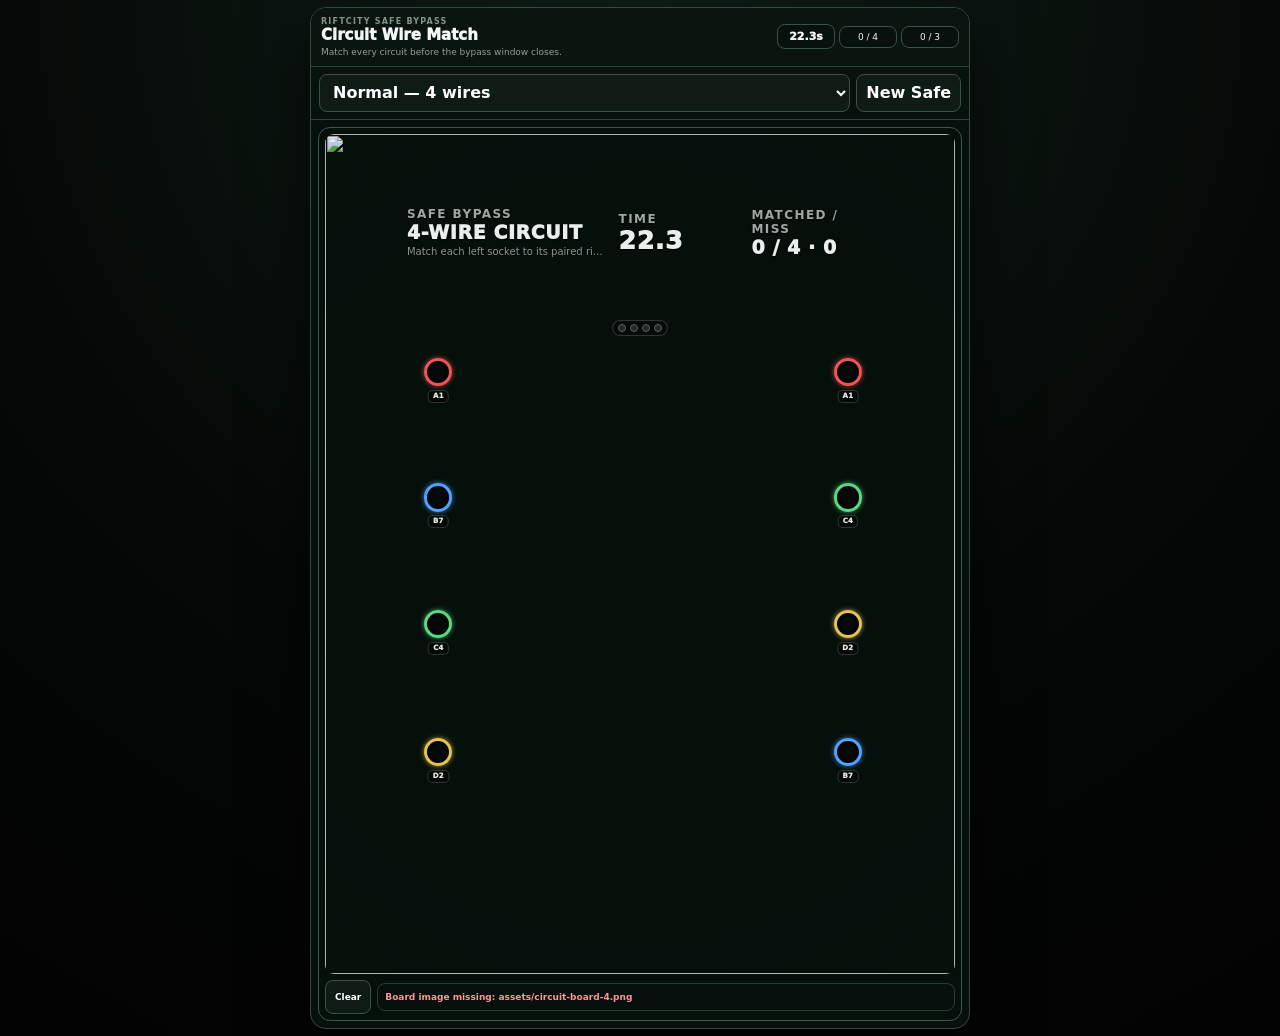
==== commit 0c3f5263: "Mobile Workspace: 7 modified" ====
--- a/index.html
+++ b/index.html
@@ -211,22 +211,11 @@
   background:#06100b;
 }
 
-/*
-  Only the container ratio changes.
-  The actual PCB is now an IMG element,
-  not a CSS background.
-*/
-
-.board.easy{
-  aspect-ratio:435 / 558;
-}
-
-.board.normal{
-  aspect-ratio:420 / 682;
-}
-
+/* All three unique safe templates use the same 1086 × 1448 canvas. */
+.board.easy,
+.board.normal,
 .board.hard{
-  aspect-ratio:483 / 872;
+  aspect-ratio:1086 / 1448;
 }
 
 .boardBg{
@@ -262,6 +251,56 @@
     );
 }
 
+/* ---------------- BOARD INFO HUD ---------------- */
+
+.boardInfo{
+  position:absolute;
+  z-index:7;
+  left:13%;
+  right:13%;
+  top:5.1%;
+  height:13.2%;
+  display:grid;
+  grid-template-columns:1.4fr .85fr .85fr;
+  gap:2.4%;
+  align-items:center;
+  pointer-events:none;
+  color:#e9efec;
+  text-shadow:0 1px 2px #000;
+}
+
+.boardInfoBlock{
+  min-width:0;
+}
+
+.boardInfoLabel{
+  font-size:clamp(7px,1.45vw,12px);
+  font-weight:900;
+  letter-spacing:.12em;
+  color:#9da8a3;
+}
+
+.boardInfoValue{
+  margin-top:2px;
+  font-size:clamp(12px,3.4vw,25px);
+  line-height:1;
+  font-weight:950;
+  letter-spacing:.03em;
+}
+
+.boardInfoValue.small{
+  font-size:clamp(10px,2.5vw,19px);
+}
+
+.boardInfoHint{
+  margin-top:4px;
+  font-size:clamp(6px,1.25vw,10px);
+  color:#8f9994;
+  white-space:nowrap;
+  overflow:hidden;
+  text-overflow:ellipsis;
+}
+
 /* ---------------- STATUS LIGHTS ---------------- */
 
 .statusRail{
@@ -270,7 +309,7 @@
   z-index:5;
 
   left:50%;
-  top:5.8%;
+  top:22.2%;
 
   transform:translateX(-50%);
 
@@ -326,7 +365,7 @@
 
   z-index:6;
 
-  width:clamp(44px,11.2%,70px);
+  width:clamp(38px,10.2%,64px);
 
   aspect-ratio:1;
 
@@ -873,11 +912,27 @@
 <img
 id="boardBg"
 class="boardBg"
-src="./assets/circuit-board-4.png?v=5"
+src="./assets/circuit-board-4.png?v=6"
 alt=""
 draggable="false">
 
 <div class="boardShade"></div>
+
+<div class="boardInfo" aria-hidden="true">
+  <div class="boardInfoBlock">
+    <div class="boardInfoLabel">SAFE BYPASS</div>
+    <div id="boardMode" class="boardInfoValue small">4-WIRE CIRCUIT</div>
+    <div class="boardInfoHint">Match each left socket to its paired right socket.</div>
+  </div>
+  <div class="boardInfoBlock">
+    <div class="boardInfoLabel">TIME</div>
+    <div id="boardTimer" class="boardInfoValue">24.0</div>
+  </div>
+  <div class="boardInfoBlock">
+    <div class="boardInfoLabel">MATCHED / MISS</div>
+    <div id="boardProgress" class="boardInfoValue small">0 / 4 · 0</div>
+  </div>
+</div>
 
 <div
 id="statusRail"
@@ -1030,52 +1085,53 @@
 
 const POS = {
 
-easy:{
-  leftX:18.0,
-  rightX:81.6,
-  ys:[
-    24.2,
-    46.9,
-    69.7
-  ]
-},
-
-normal:{
-  leftX:18.8,
-  rightX:81.9,
-  ys:[
-    18.8,
-    37.0,
-    55.1,
-    73.2
-  ]
-},
-
-hard:{
-  leftX:18.0,
-  rightX:82.2,
-  ys:[
-    14.6,
-    28.1,
-    41.3,
-    54.4,
-    67.6,
-    81.0
-  ]
-}
+  /* Coordinates are percentages of the 1086 × 1448 template canvas. */
+  easy:{
+    leftX:18.0,
+    rightX:82.0,
+    ys:[
+      36.8,
+      52.5,
+      68.8
+    ]
+  },
+
+  normal:{
+    leftX:18.0,
+    rightX:83.0,
+    ys:[
+      28.4,
+      43.3,
+      58.4,
+      73.6
+    ]
+  },
+
+  hard:{
+    leftX:18.4,
+    rightX:81.7,
+    ys:[
+      32.9,
+      41.7,
+      50.8,
+      59.9,
+      69.0,
+      78.0
+    ]
+  }
 
 };
 
 const BOARD_IMAGES = {
 
 easy:
-  "./assets/circuit-board-3.png?v=5",
+  "./assets/circuit-board-3.png?v=6",
 
 normal:
-  "./assets/circuit-board-4.png?v=5",
+  "./assets/circuit-board-4.png?v=6",
 
 hard:
-  "./assets/circuit-board-6.png?v=5"
+  "./assets/circuit-board-6.png?v=6"
 
 };
 
@@ -1694,6 +1750,10 @@
       seconds
         .toFixed(1) +
       "s";
+
+  $("boardTimer")
+    .textContent =
+      seconds.toFixed(1);
 
   $("timer")
     .classList
@@ -1849,6 +1909,12 @@
     .textContent =
       `${connected.size} / ${wires.length}`;
 
+  $("boardMode").textContent =
+    `${wires.length}-WIRE CIRCUIT`;
+
+  $("boardProgress").textContent =
+    `${connected.size} / ${wires.length} · ${mistakeCount}`;
+
   $("mistakes")
     .textContent =
       cfg().mistakes > 50
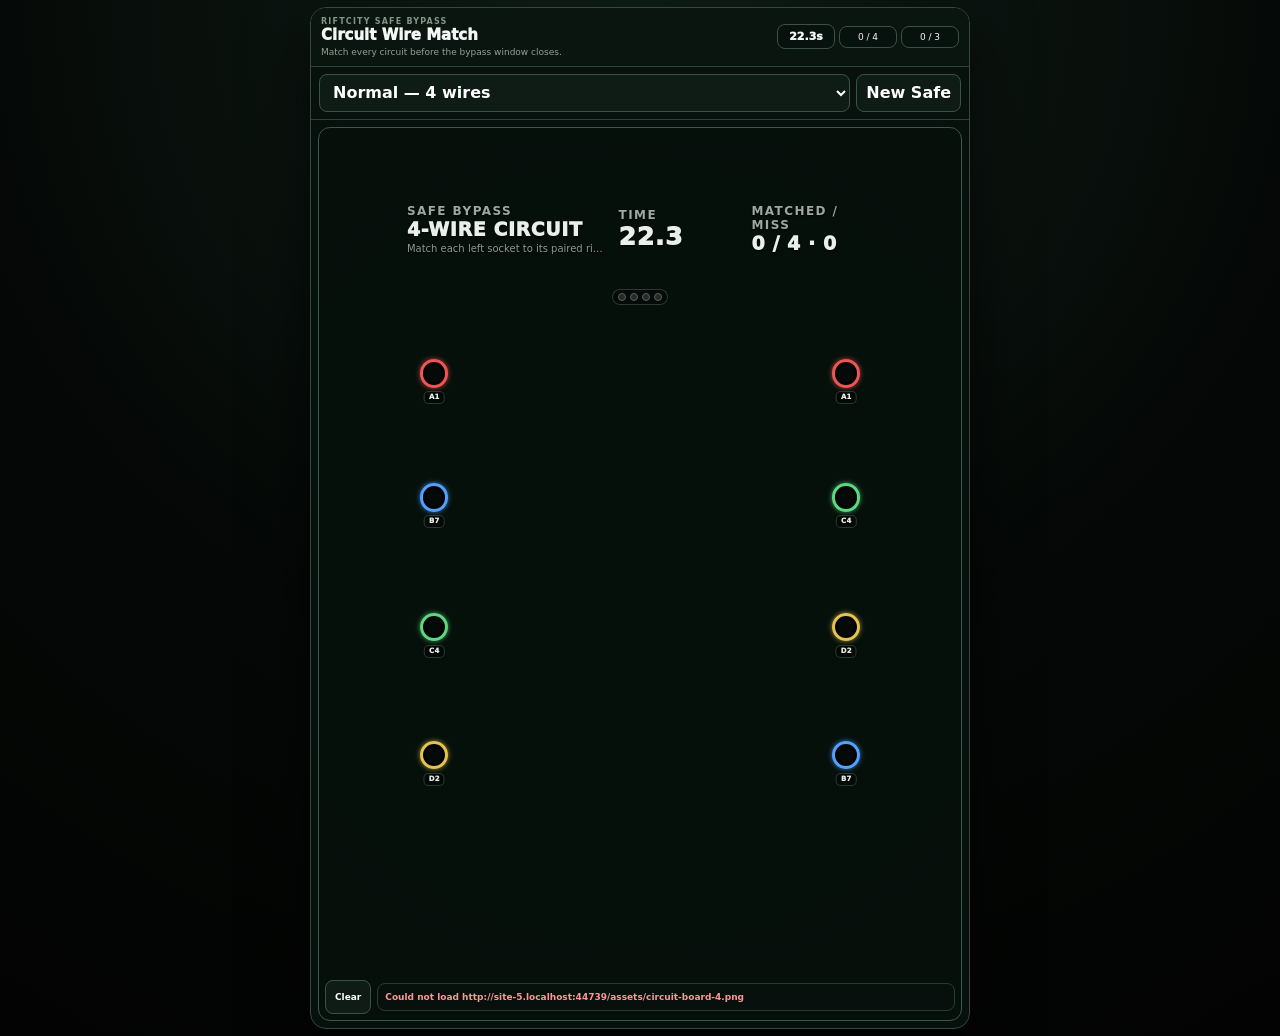
==== commit a8845256: "Mobile Workspace: 4 modified" ====
--- a/index.html
+++ b/index.html
@@ -258,8 +258,8 @@
   z-index:7;
   left:13%;
   right:13%;
-  top:5.1%;
-  height:13.2%;
+  top:7.4%;
+  height:11.2%;
   display:grid;
   grid-template-columns:1.4fr .85fr .85fr;
   gap:2.4%;
@@ -358,6 +358,16 @@
   }
 }
 
+/* Each generated safe has a different header shape, so keep the live HUD
+   inside the actual blank metal/info area for that image. */
+.board.easy .boardInfo{top:7.3%;height:11.6%;}
+.board.normal .boardInfo{top:6.7%;height:9.2%;}
+.board.hard .boardInfo{top:7.1%;height:12.6%;}
+
+.board.easy .statusRail{top:22.4%;}
+.board.normal .statusRail{top:18.5%;}
+.board.hard .statusRail{top:23.4%;}
+
 /* ---------------- TERMINALS ---------------- */
 
 .terminal{
@@ -801,7 +811,6 @@
   }
 
   .statusRail{
-    top:5%;
     gap:3px;
   }
 
@@ -912,7 +921,7 @@
 <img
 id="boardBg"
 class="boardBg"
-src="./assets/circuit-board-4.png?v=6"
+src="assets/circuit-board-4.png"
 alt=""
 draggable="false">
 
@@ -1085,55 +1094,57 @@
 
 const POS = {
 
-  /* Coordinates are percentages of the 1086 × 1448 template canvas. */
+  /* Calibrated against the socket centres in the three 1086 × 1448 PNGs. */
   easy:{
-    leftX:18.0,
-    rightX:82.0,
+    leftX:17.05,
+    rightX:82.95,
     ys:[
-      36.8,
-      52.5,
-      68.8
+      37.15,
+      52.45,
+      69.30
     ]
   },
 
   normal:{
-    leftX:18.0,
-    rightX:83.0,
+    leftX:17.35,
+    rightX:82.75,
     ys:[
-      28.4,
-      43.3,
-      58.4,
-      73.6
+      28.55,
+      43.30,
+      58.70,
+      73.95
     ]
   },
 
   hard:{
-    leftX:18.4,
-    rightX:81.7,
+    leftX:18.25,
+    rightX:81.75,
     ys:[
-      32.9,
-      41.7,
-      50.8,
-      59.9,
-      69.0,
-      78.0
+      32.60,
+      41.45,
+      50.60,
+      59.75,
+      68.90,
+      78.05
     ]
   }
 
 };
 
+const assetURL =
+  file => new URL(file, document.baseURI).href;
+
 const BOARD_IMAGES = {
-
-easy:
-  "./assets/circuit-board-3.png?v=6",
-
-normal:
-  "./assets/circuit-board-4.png?v=6",
-
-hard:
-  "./assets/circuit-board-6.png?v=6"
-
+  easy: assetURL("assets/circuit-board-3.png"),
+  normal: assetURL("assets/circuit-board-4.png"),
+  hard: assetURL("assets/circuit-board-6.png")
 };
+
+/* Preload every board once so switching difficulties never races the image. */
+Object.values(BOARD_IMAGES).forEach(src => {
+  const img = new Image();
+  img.src = src;
+});
 
 let wires = [];
 
@@ -1198,31 +1209,31 @@
 
 function setBoardImage(){
 
-  const m =
-    mode();
-
-  const image =
-    $("boardBg");
-
-  /*
-  Setting src every reset also helps Safari/GitHub
-  refresh the actual asset.
-  */
-
-  image.src =
-    BOARD_IMAGES[m];
-
-  image.onerror =
-    () => {
-
-      setMessage(
-        "Board image missing: assets/circuit-board-" +
-        cfg().count +
-        ".png",
-        false
-      );
-
-    };
+  const m = mode();
+  const image = $("boardBg");
+  const src = BOARD_IMAGES[m];
+
+  image.onload = () => {
+    image.style.visibility = "visible";
+  };
+
+  image.onerror = () => {
+    image.style.visibility = "hidden";
+    setMessage(
+      "Could not load " + src,
+      false
+    );
+  };
+
+  image.style.visibility = "visible";
+
+  /* Do not add cache-busting query strings: relative asset URLs work both
+     from a local index.html and from a GitHub Pages project path. */
+  if (image.src !== src) {
+    image.src = src;
+  } else if (image.complete && image.naturalWidth === 0) {
+    image.src = src;
+  }
 
 }
 
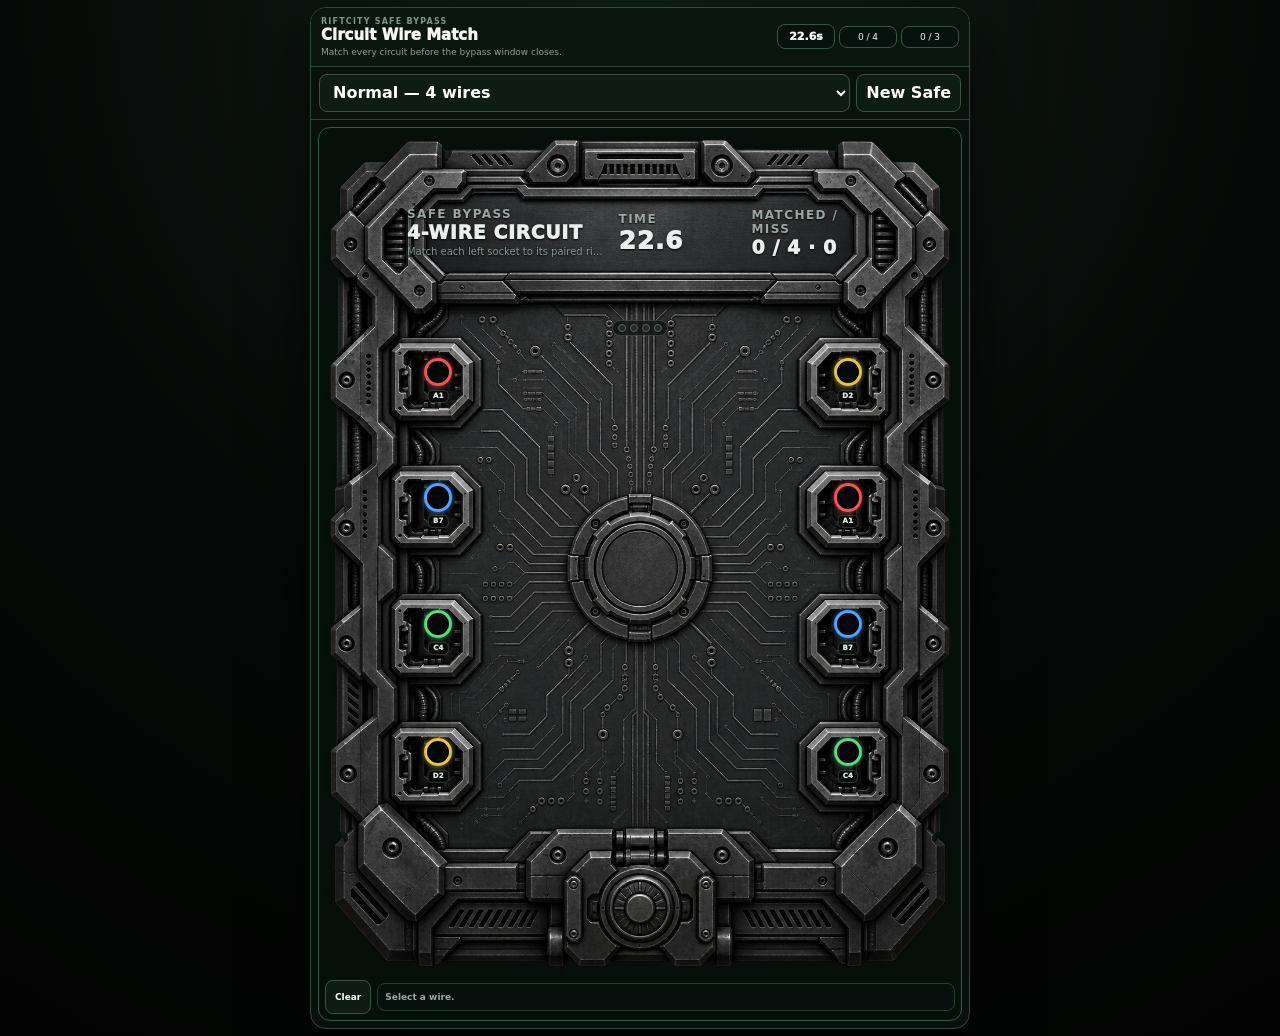
==== commit b4178452: "Mobile Workspace: 1 modified" ====
--- a/index.html
+++ b/index.html
@@ -258,8 +258,8 @@
   z-index:7;
   left:13%;
   right:13%;
-  top:7.4%;
-  height:11.2%;
+  top:5.1%;
+  height:13.2%;
   display:grid;
   grid-template-columns:1.4fr .85fr .85fr;
   gap:2.4%;
@@ -358,16 +358,6 @@
   }
 }
 
-/* Each generated safe has a different header shape, so keep the live HUD
-   inside the actual blank metal/info area for that image. */
-.board.easy .boardInfo{top:7.3%;height:11.6%;}
-.board.normal .boardInfo{top:6.7%;height:9.2%;}
-.board.hard .boardInfo{top:7.1%;height:12.6%;}
-
-.board.easy .statusRail{top:22.4%;}
-.board.normal .statusRail{top:18.5%;}
-.board.hard .statusRail{top:23.4%;}
-
 /* ---------------- TERMINALS ---------------- */
 
 .terminal{
@@ -811,6 +801,7 @@
   }
 
   .statusRail{
+    top:5%;
     gap:3px;
   }
 
@@ -921,7 +912,7 @@
 <img
 id="boardBg"
 class="boardBg"
-src="assets/circuit-board-4.png"
+src="[data-uri]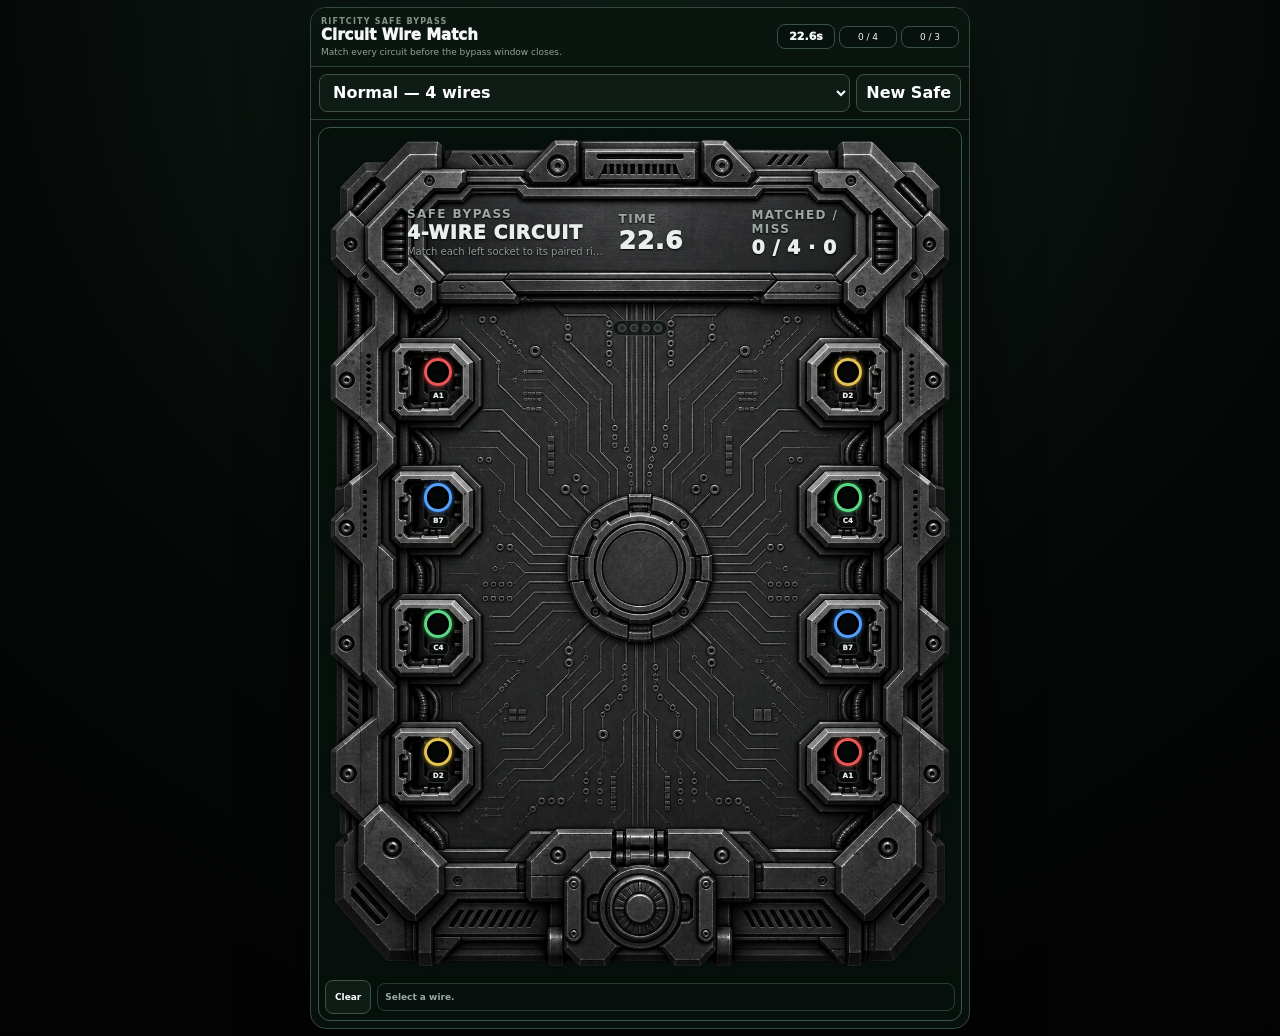
==== commit fe172852: "Mobile Workspace: 1 modified" ====
--- a/index.html
+++ b/index.html
@@ -912,7 +912,7 @@
 <img
 id="boardBg"
 class="boardBg"
-src="[data-uri]